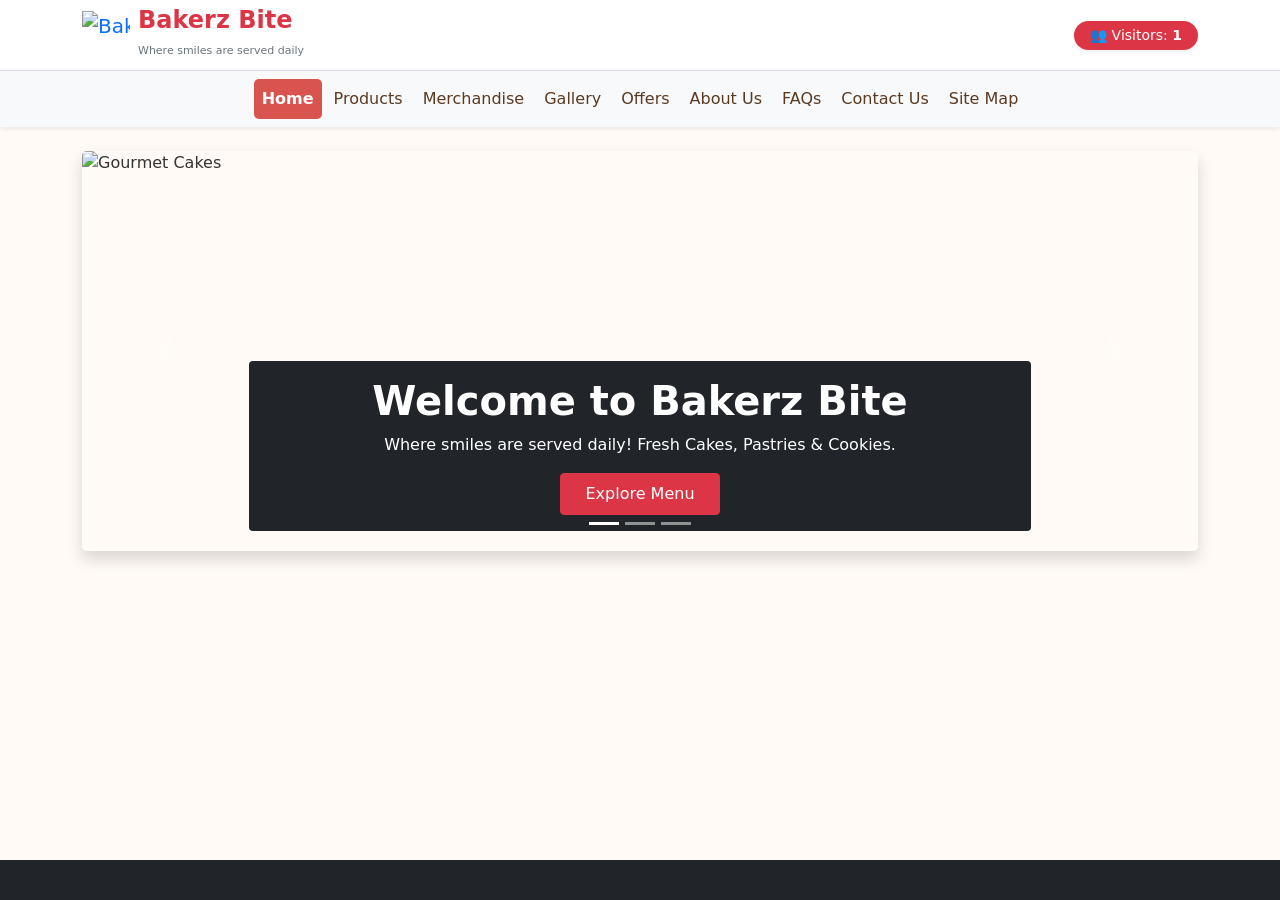
==== index.html @ 50811de1 "Revert Ghani's VVIP storefront changes and restore team project" ====
<!DOCTYPE html>
<html lang="en">
<head>
    <meta charset="UTF-8">
    <meta name="viewport" content="width=device-width, initial-scale=1.0">
    <title>Bakerz Bite - Where smiles are served daily</title>
    <!-- Bootstrap CSS -->
    <link rel="stylesheet" href="assets/css/bootstrap.css">
    <!-- Custom CSS -->
    <link rel="stylesheet" href="style.css">
</head>
<body>

    <!-- BANDAH 1: TOP HEADER WITH LOGO IMAGE & VISITOR COUNTER -->
    <header class="bg-white border-bottom py-2">
        <div class="container d-flex justify-content-between align-items-center">
            <!-- Suitable Logo Image -->
            <a class="navbar-brand d-flex align-items-center text-decoration-none nav-link p-0" href="#" data-target="home">
                <img src="https://img.icons8.com/color/96/cupcake.png" alt="Bakerz Bite Logo" width="48" height="48" class="me-2">
                <div>
                    <span class="fs-4 fw-bold text-danger d-block lh-1">Bakerz Bite</span>
                    <small class="text-muted" style="font-size: 11px;">Where smiles are served daily</small>
                </div>
            </a>

            <!-- Visitor Counter beside Logo Image -->
            <div class="d-flex align-items-center bg-danger text-white px-3 py-1 rounded-pill shadow-sm">
                <small>👥 Visitors: <strong id="visitor-count">0</strong></small>
            </div>
        </div>
    </header>

    <!-- BANDAH 1: NAVBAR -->
    <nav class="navbar navbar-expand-lg navbar-light bg-light shadow-sm sticky-top">
        <div class="container">
            <button class="navbar-toggler" type="button" data-bs-toggle="collapse" data-bs-target="#navbarNav">
                <span class="navbar-toggler-icon"></span>
            </button>
            <div class="collapse navbar-collapse" id="navbarNav">
                <ul class="navbar-nav mx-auto">
                    <li class="nav-item"><a class="nav-link active" href="#" data-target="home">Home</a></li>
                    <li class="nav-item"><a class="nav-link" href="#" data-target="products">Products</a></li>
                    <li class="nav-item"><a class="nav-link" href="#" data-target="merchandise">Merchandise</a></li>
                    <li class="nav-item"><a class="nav-link" href="#" data-target="gallery">Gallery</a></li>
                    <li class="nav-item"><a class="nav-link" href="#" data-target="offers">Offers</a></li>
                    <li class="nav-item"><a class="nav-link" href="#" data-target="about">About Us</a></li>
                    <li class="nav-item"><a class="nav-link" href="#" data-target="faqs">FAQs</a></li>
                    <li class="nav-item"><a class="nav-link" href="#" data-target="contact">Contact Us</a></li>
                    <li class="nav-item"><a class="nav-link" href="#" data-target="sitemap">Site Map</a></li>
                </ul>
            </div>
        </div>
    </nav>

    <!-- MAIN CONTENT AREA (SPA SECTIONS) -->
    <main class="container my-4 pb-5">

        <!-- 1. HOME SECTION WITH BANNER OF CAKES, PASTRIES, COOKIES (Bandah 1) -->
        <section id="home" class="page-section">
            <div id="heroBanner" class="carousel slide mb-4 rounded-3 overflow-hidden shadow" data-bs-ride="carousel">
                <div class="carousel-indicators">
                    <button type="button" data-bs-target="#heroBanner" data-bs-slide-to="0" class="active"></button>
                    <button type="button" data-bs-target="#heroBanner" data-bs-slide-to="1"></button>
                    <button type="button" data-bs-target="#heroBanner" data-bs-slide-to="2"></button>
                </div>
                <div class="carousel-inner">
                    <div class="carousel-item active">
                        <img src="https://images.unsplash.com/photo-1578985545062-69928b1d9587?auto=format&fit=crop&w=1200&h=420&q=80" class="d-block w-100 banner-img" alt="Gourmet Cakes">
                        <div class="carousel-caption bg-dark bg-opacity-50 rounded p-3">
                            <h1 class="fw-bold">Welcome to Bakerz Bite</h1>
                            <p>Where smiles are served daily! Fresh Cakes, Pastries & Cookies.</p>
                            <button class="btn btn-danger nav-link d-inline-block text-white px-4" data-target="products">Explore Menu</button>
                        </div>
                    </div>
                    <div class="carousel-item">
                        <img src="https://images.unsplash.com/photo-1614707267537-b85aaf00c4b7?auto=format&fit=crop&w=1200&h=420&q=80" class="d-block w-100 banner-img" alt="Artisan Pastries">
                        <div class="carousel-caption bg-dark bg-opacity-50 rounded p-3">
                            <h2 class="fw-bold">Artisan Pastries & Cupcakes</h2>
                            <p>Baked fresh in-store every morning with pure butter and cream.</p>
                        </div>
                    </div>
                    <div class="carousel-item">
                        <img src="https://images.unsplash.com/photo-1499636136210-6f4ee915583e?auto=format&fit=crop&w=1200&h=420&q=80" class="d-block w-100 banner-img" alt="Crispy Cookies">
                        <div class="carousel-caption bg-dark bg-opacity-50 rounded p-3">
                            <h2 class="fw-bold">Warm Cookies & Biscuits</h2>
                            <p>Made from real butter, cream, and unbleached flour.</p>
                        </div>
                    </div>
                </div>
                <button class="carousel-control-prev" type="button" data-bs-target="#heroBanner" data-bs-slide="prev">
                    <span class="carousel-control-prev-icon"></span>
                </button>
                <button class="carousel-control-next" type="button" data-bs-target="#heroBanner" data-bs-slide="next">
                    <span class="carousel-control-next-icon"></span>
                </button>
            </div>
        </section>

        <!-- 2. PRODUCTS SECTION (Bandah 3 Filters + Grid + Bandah 1 Modal Trigger) -->
        <section id="products" class="page-section d-none">
            <h2 class="text-center fw-bold mb-3" style="color: #5c3a21;">🍰 Our Bakery Products</h2>

            <!-- Category Filter Buttons (Bandah 3 will update Pies if needed) -->
            <div class="filter-container">
                <button class="filter-btn active" data-category="All">All (300)</button>
                <button class="filter-btn" data-category="Cakes">Cakes</button>
                <button class="filter-btn" data-category="Pastries & Cupcakes">Pastries & Cupcakes</button>
                <button class="filter-btn" data-category="Breads & Buns">Breads & Buns</button>
                <button class="filter-btn" data-category="Cookies & Biscuits">Cookies & Biscuits</button>
                <button class="filter-btn" data-category="Donuts">Donuts</button>
                <button class="filter-btn" data-category="Savory & Snacks">Savory & Snacks</button>
            </div>

            <!-- Products Grid -->
            <div id="products-container">Loading products...</div>
        </section>

        <!-- 3. MERCHANDISE SECTION (Bandah 2 Placeholder) -->
        <section id="merchandise" class="page-section d-none">
            <h2 class="text-center fw-bold mb-4">Bakerz Bite Merchandise</h2>
            <p class="text-center text-muted">Branded Mugs, Bags, Glasses, and Trays will be added here by Bandah 2.</p>
        </section>

        <!-- 4. GALLERY SECTION (Bandah 2 Placeholder) -->
        <section id="gallery" class="page-section d-none">
            <h2 class="text-center fw-bold mb-4">Our Gallery</h2>
            <p class="text-center text-muted">Gallery images will be added here by Bandah 2.</p>
        </section>

        <!-- 5. OFFERS SECTION (Bandah 2 Placeholder) -->
        <section id="offers" class="page-section d-none">
            <h2 class="text-center fw-bold mb-4">Special Offers</h2>
            <p class="text-center text-muted">Store discounts and deals will be listed here by Bandah 2.</p>
        </section>

        <!-- 6. ABOUT US SECTION (Bandah 4 Placeholder) -->
        <section id="about" class="page-section d-none">
            <h2 class="text-center fw-bold mb-4">About Bakerz Bite</h2>
            <p class="text-center text-muted">About Us details (Email, Address, Contact) will be added here by Bandah 4.</p>
        </section>

        <!-- 7. FAQS SECTION (Bandah 4 Placeholder) -->
        <section id="faqs" class="page-section d-none">
            <h2 class="text-center fw-bold mb-4">Frequently Asked Questions</h2>
            <p class="text-center text-muted">FAQs will be added here by Bandah 4.</p>
        </section>

        <!-- 8. CONTACT US & CUSTOMER FEEDBACK SECTION (Bandah 3 & 4) -->
        <section id="contact" class="page-section d-none">
            <h2 class="text-center fw-bold mb-3">Contact Us & Feedback</h2>
            <p class="text-center text-muted mb-4">Address: Main Tariq Road, Karachi | Email: info@bakerzbite.com | Phone: +92 300 1234567</p>

            <!-- Bandah 3 Customer Feedback & Star Rating Form -->
            <div class="feedback-section">
                <h3 class="text-center mb-3" style="color: #5c3a21;">⭐ Customer Feedback & Rating</h3>
                <form id="feedback-form">
                    <div class="form-group">
                        <label for="customer-name">Aapka Naam:</label>
                        <input type="text" id="customer-name" placeholder="Apna naam likhein..." required>
                    </div>

                    <div class="form-group">
                        <label>Rating Dein (Stars par click karein):</label>
                        <div class="star-rating" id="star-container">
                            <span class="star" data-value="1">★</span>
                            <span class="star" data-value="2">★</span>
                            <span class="star" data-value="3">★</span>
                            <span class="star" data-value="4">★</span>
                            <span class="star" data-value="5">★</span>
                        </div>
                        <input type="hidden" id="rating-value" value="0">
                    </div>

                    <div class="form-group">
                        <label for="customer-review">Aapki Raye (Feedback):</label>
                        <textarea id="customer-review" rows="4" placeholder="Hamari bakery ke products ke baray mein apni raye likhein..." required></textarea>
                    </div>

                    <button type="submit" class="submit-btn">Submit Feedback</button>
                </form>
            </div>

            <!-- Submitted Reviews List -->
            <div class="reviews-list" id="reviews-list">
                <div class="review-item">
                    <div class="review-header">
                        <span>Ayesha Khan</span>
                        <span class="review-stars">★★★★★</span>
                    </div>
                    <p style="margin:0; font-size:14px; color:#555;">Chocolate Fudge Cake bohot hi fresh aur mazedaar tha!</p>
                </div>
            </div>
        </section>

        <!-- 9. SITE MAP SECTION (Bandah 2 Placeholder) -->
        <section id="sitemap" class="page-section d-none">
            <h2 class="text-center fw-bold mb-4">Site Map</h2>
            <p class="text-center text-muted">Site Map links will be added here by Bandah 2.</p>
        </section>

    </main>

    <!-- PRODUCT POP-UP MODAL (Bandah 1) -->
    <div class="modal fade" id="productModal" tabindex="-1" aria-hidden="true">
        <div class="modal-dialog modal-dialog-centered">
            <div class="modal-content">
                <div class="modal-header bg-danger text-white">
                    <h5 class="modal-title" id="modal-product-title">Product Name</h5>
                    <button type="button" class="btn-close btn-close-white" data-bs-dismiss="modal"></button>
                </div>
                <div class="modal-body text-center">
                    <img id="modal-product-img" src="" class="img-fluid rounded mb-3" style="max-height: 220px; object-fit: cover;" alt="Product Image">
                    <h4 class="text-danger fw-bold" id="modal-product-price">Rs. 0</h4>
                    <p id="modal-product-desc" class="text-muted"></p>
                    <div class="alert alert-warning text-start mb-0">
                        <strong>Detailed Specifications (Ingredients):</strong> <span id="modal-product-ingredients">Pure Butter, Unbleached Flour, Fresh Cream, Sugar</span>
                    </div>
                </div>
                <div class="modal-footer">
                    <button type="button" class="btn btn-secondary" data-bs-dismiss="modal">Close</button>
                </div>
            </div>
        </div>
    </div>

    <!-- BOTTOM SCROLLING TICKER (Bandah 1) -->
    <footer class="bg-dark text-white py-2 fixed-bottom bottom-ticker">
        <div class="ticker-text" id="ticker-content">
            Loading date, time & location...
        </div>
    </footer>

    <!-- SCRIPTS -->
    <script src="https://code.jquery.com/jquery-3.7.1.min.js"></script>
    <script src="assets/js/bootstrap.js"></script>
    <script src="app.js"></script>
</body>
</html>
---- style.css ----
/* Uniform Color Combination (SRS Req #11) */
body {
    background-color: #fffaf5;
    color: #333;
}

/* Bandah 1: Menu Hover aur Active Color */
.navbar-nav .nav-link {
    color: #5c3a21 !important;
    transition: all 0.25s ease;
    margin: 0 2px;
}

.navbar-nav .nav-link:hover {
    color: #ffffff !important;
    background-color: #b5651d;
    border-radius: 5px;
}

.navbar-nav .nav-link.active {
    color: #ffffff !important;
    background-color: #d9534f;
    border-radius: 5px;
    font-weight: bold;
}

/* Bandah 1: Home Banner Image */
.banner-img {
    height: 400px;
    object-fit: cover;
}

/* Bandah 1: Neeche wali patti ki animation */
.bottom-ticker {
    overflow: hidden;
    white-space: nowrap;
    z-index: 1030;
}

.ticker-text {
    display: inline-block;
    padding-left: 100%;
    animation: scroll-left 22s linear infinite;
}

@keyframes scroll-left {
    0% { transform: translateX(0%); }
    100% { transform: translateX(-100%); }
}

/* --- Bandah 3: Filter Buttons & Product Grid --- */
.filter-container {
    display: flex;
    flex-wrap: wrap;
    justify-content: center;
    gap: 10px;
    margin: 20px auto;
    max-width: 900px;
}

.filter-btn {
    padding: 8px 18px;
    border: 2px solid #5c3a21;
    background-color: white;
    color: #5c3a21;
    border-radius: 25px;
    cursor: pointer;
    font-weight: bold;
    font-size: 14px;
    transition: 0.3s;
}

.filter-btn:hover, .filter-btn.active {
    background-color: #5c3a21;
    color: white;
}

#products-container {
    display: grid;
    grid-template-columns: repeat(auto-fill, minmax(260px, 1fr));
    gap: 20px;
    margin: 20px auto;
}

.bakery-card {
    background: white;
    border: 1px solid #ead8c8;
    border-radius: 10px;
    padding: 15px;
    box-shadow: 0 4px 8px rgba(0,0,0,0.05);
    display: flex;
    flex-direction: column;
    justify-content: space-between;
}

.bakery-card img {
    width: 100%;
    height: 180px;
    object-fit: cover;
    border-radius: 8px;
}

.bakery-category {
    font-size: 12px;
    color: #b5651d;
    font-weight: bold;
    margin-top: 10px;
}

.bakery-card h5 {
    margin: 5px 0;
    font-size: 17px;
    font-weight: bold;
    color: #333;
}

.bakery-card p {
    font-size: 13px;
    color: #666;
}

.bakery-price {
    font-size: 18px;
    font-weight: bold;
    color: #5c3a21;
}

/* --- Bandah 3: Feedback & Star Rating --- */
.feedback-section {
    max-width: 600px;
    margin: 20px auto 30px;
    background: white;
    padding: 25px;
    border-radius: 12px;
    border: 1px solid #ead8c8;
    box-shadow: 0 4px 12px rgba(0,0,0,0.06);
}

.form-group {
    margin-bottom: 15px;
}

.form-group label {
    display: block;
    font-weight: bold;
    margin-bottom: 6px;
    color: #5c3a21;
}

.form-group input, .form-group textarea {
    width: 100%;
    padding: 10px;
    border: 1px solid #d4bfa9;
    border-radius: 8px;
    font-size: 14px;
}

.star-rating {
    display: flex;
    gap: 8px;
    font-size: 32px;
    cursor: pointer;
}

.star {
    color: #ccc;
    transition: color 0.2s;
}

.star.selected {
    color: #f5b301;
}

.submit-btn {
    width: 100%;
    padding: 12px;
    background-color: #5c3a21;
    color: white;
    border: none;
    border-radius: 8px;
    font-size: 16px;
    font-weight: bold;
    cursor: pointer;
}

.submit-btn:hover {
    background-color: #462b18;
}

.reviews-list {
    max-width: 600px;
    margin: 20px auto 50px;
}

.review-item {
    background: white;
    border: 1px solid #ead8c8;
    border-radius: 10px;
    padding: 15px;
    margin-bottom: 12px;
}

.review-header {
    display: flex;
    justify-content: space-between;
    font-weight: bold;
    color: #5c3a21;
    margin-bottom: 5px;
}

.review-stars {
    color: #f5b301;
}
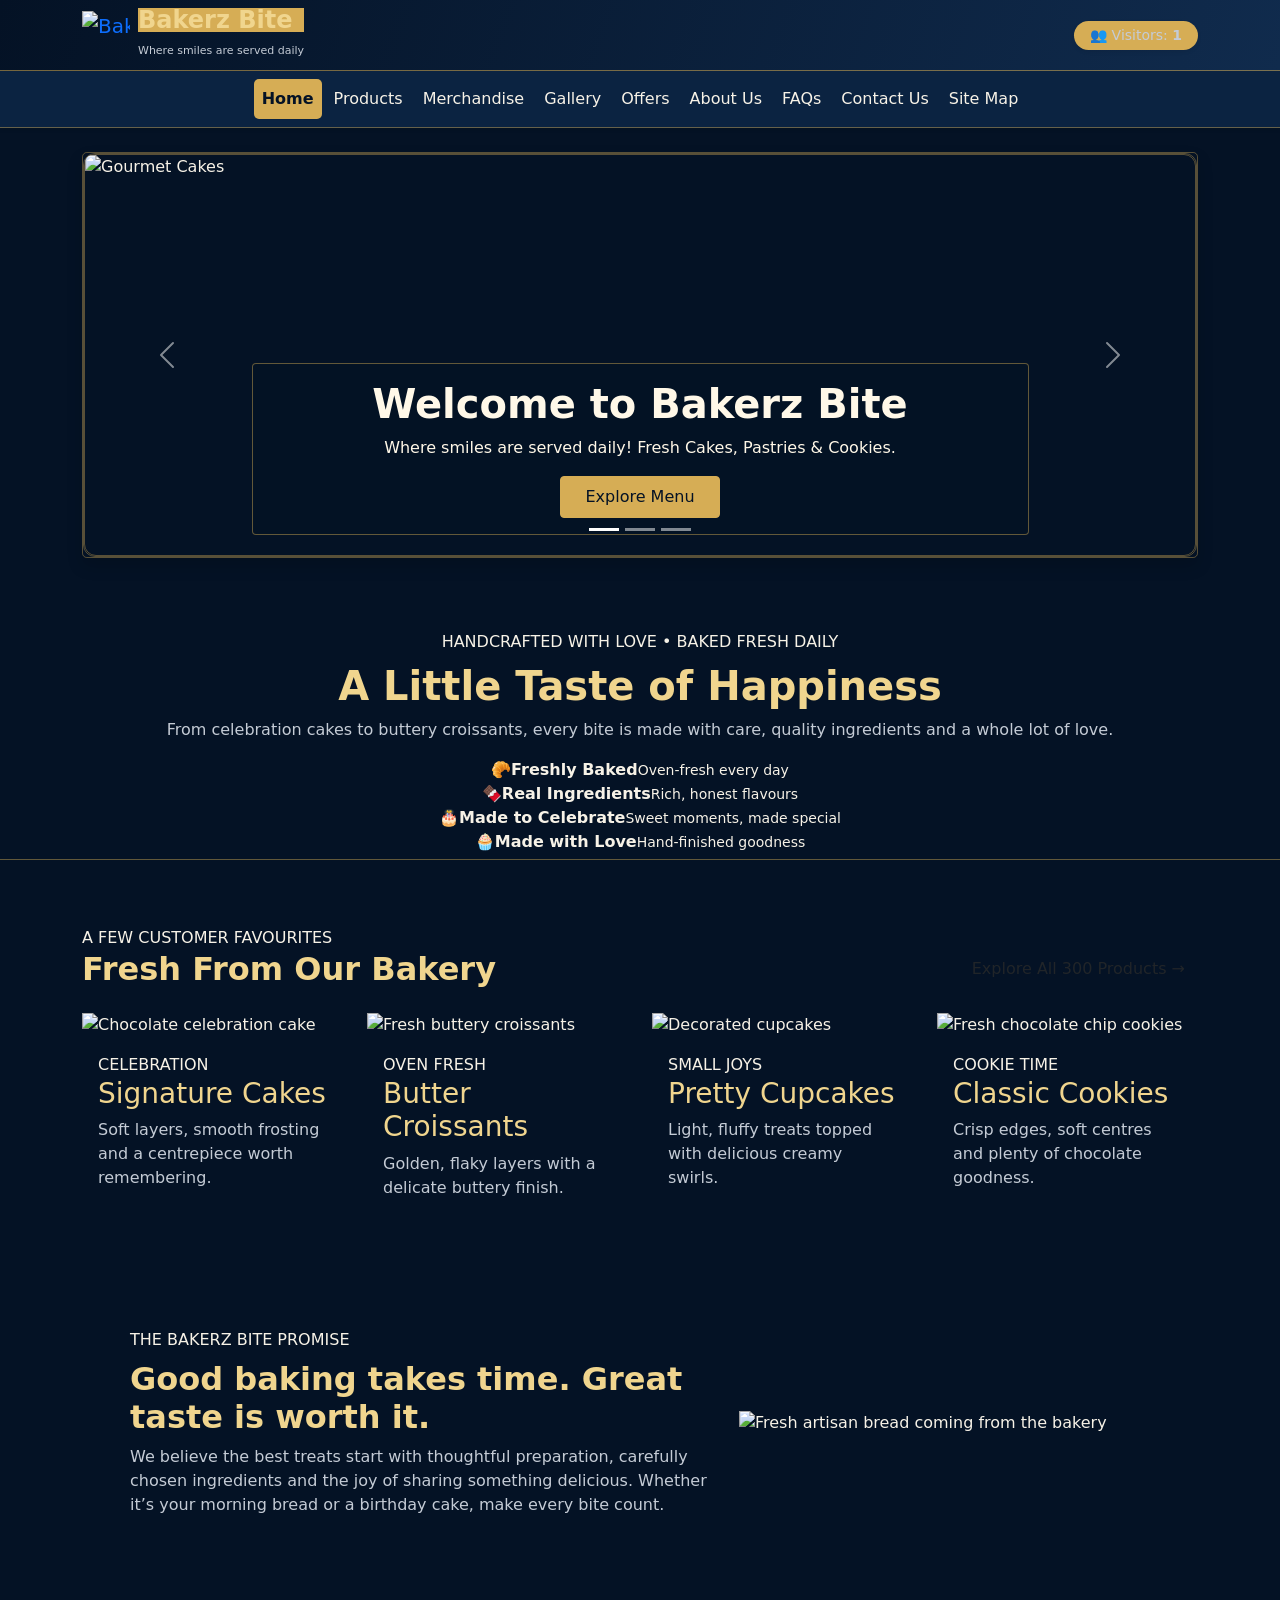
==== commit d77d5faf: "Add bakery showcase sections to home page without removing existing content" ====
--- a/index.html
+++ b/index.html
@@ -93,9 +93,42 @@
                 <button class="carousel-control-next" type="button" data-bs-target="#heroBanner" data-bs-slide="next">
                     <span class="carousel-control-next-icon"></span>
                 </button>
-            </div>
-        </section>
-
+            </div>
+
+            <!-- HOME PAGE ADDITIONS: bakery highlights (existing sections kept intact) -->
+            <section class="home-intro text-center my-5 py-4">
+                <span class="home-eyebrow">HANDCRAFTED WITH LOVE • BAKED FRESH DAILY</span>
+                <h2 class="display-6 fw-bold mt-2">A Little Taste of Happiness</h2>
+                <p class="mx-auto home-intro-copy">From celebration cakes to buttery croissants, every bite is made with care, quality ingredients and a whole lot of love.</p>
+                <div class="home-highlights">
+                    <div class="home-highlight"><span>🥐</span><strong>Freshly Baked</strong><small>Oven-fresh every day</small></div>
+                    <div class="home-highlight"><span>🍫</span><strong>Real Ingredients</strong><small>Rich, honest flavours</small></div>
+                    <div class="home-highlight"><span>🎂</span><strong>Made to Celebrate</strong><small>Sweet moments, made special</small></div>
+                    <div class="home-highlight"><span>🧁</span><strong>Made with Love</strong><small>Hand-finished goodness</small></div>
+                </div>
+            </section>
+
+            <section class="home-featured my-5">
+                <div class="d-flex flex-wrap justify-content-between align-items-end gap-2 mb-4">
+                    <div><span class="home-eyebrow">A FEW CUSTOMER FAVOURITES</span><h2 class="fw-bold mb-0">Fresh From Our Bakery</h2></div>
+                    <button class="btn home-outline-btn" data-target="products">Explore All 300 Products →</button>
+                </div>
+                <div class="row g-4">
+                    <div class="col-12 col-sm-6 col-lg-3"><article class="home-bake-card"><img src="https://images.unsplash.com/photo-1578985545062-69928b1d9587?auto=format&fit=crop&w=650&q=80" alt="Chocolate celebration cake"><div class="p-3"><span>CELEBRATION</span><h3>Signature Cakes</h3><p>Soft layers, smooth frosting and a centrepiece worth remembering.</p></div></article></div>
+                    <div class="col-12 col-sm-6 col-lg-3"><article class="home-bake-card"><img src="https://images.unsplash.com/photo-1555507036-ab1f4038808a?auto=format&fit=crop&w=650&q=80" alt="Fresh buttery croissants"><div class="p-3"><span>OVEN FRESH</span><h3>Butter Croissants</h3><p>Golden, flaky layers with a delicate buttery finish.</p></div></article></div>
+                    <div class="col-12 col-sm-6 col-lg-3"><article class="home-bake-card"><img src="https://images.unsplash.com/photo-1486427944299-d1955d23e34d?auto=format&fit=crop&w=650&q=80" alt="Decorated cupcakes"><div class="p-3"><span>SMALL JOYS</span><h3>Pretty Cupcakes</h3><p>Light, fluffy treats topped with delicious creamy swirls.</p></div></article></div>
+                    <div class="col-12 col-sm-6 col-lg-3"><article class="home-bake-card"><img src="https://images.unsplash.com/photo-1499636136210-6f4ee915583e?auto=format&fit=crop&w=650&q=80" alt="Fresh chocolate chip cookies"><div class="p-3"><span>COOKIE TIME</span><h3>Classic Cookies</h3><p>Crisp edges, soft centres and plenty of chocolate goodness.</p></div></article></div>
+                </div>
+            </section>
+
+            <section class="home-baking-note my-5 p-4 p-md-5">
+                <div class="row align-items-center g-4">
+                    <div class="col-md-7"><span class="home-eyebrow">THE BAKERZ BITE PROMISE</span><h2 class="fw-bold mt-2">Good baking takes time. Great taste is worth it.</h2><p class="mb-0">We believe the best treats start with thoughtful preparation, carefully chosen ingredients and the joy of sharing something delicious. Whether it’s your morning bread or a birthday cake, make every bite count.</p></div>
+                    <div class="col-md-5"><img class="img-fluid home-baking-photo" src="https://images.unsplash.com/photo-1509440159596-0249088772ff?auto=format&fit=crop&w=900&q=80" alt="Fresh artisan bread coming from the bakery"></div>
+                </div>
+            </section>
+        </section>
+
         <!-- 2. PRODUCTS SECTION (Bandah 3 Filters + Grid + Bandah 1 Modal Trigger) -->
         <section id="products" class="page-section d-none">
             <h2 class="text-center fw-bold mb-3" style="color: #5c3a21;">🍰 Our Bakery Products</h2>
--- a/style.css
+++ b/style.css
@@ -210,4 +210,226 @@
 
 .review-stars {
     color: #f5b301;
-}+}
+
+/* =========================================================
+   BAKERZ BITE — NAVY BLUE & GOLD THEME
+   Theme-only update: existing HTML, JavaScript and features
+   are intentionally left unchanged.
+   ========================================================= */
+:root {
+    --bb-navy: #071a33;
+    --bb-navy-deep: #041225;
+    --bb-navy-soft: #102b4d;
+    --bb-gold: #d6ad55;
+    --bb-gold-light: #f0d58e;
+    --bb-cream: #f7f2e7;
+    --bb-text: #f7f2e7;
+    --bb-muted: #c4cbd5;
+}
+
+html { scroll-behavior: smooth; }
+
+body {
+    background: var(--bb-navy-deep) !important;
+    color: var(--bb-text) !important;
+}
+
+header.bg-white {
+    background: linear-gradient(110deg, var(--bb-navy-deep), var(--bb-navy-soft)) !important;
+    border-bottom: 1px solid rgba(214,173,85,.55) !important;
+}
+
+header .navbar-brand span,
+header .fs-4 {
+    color: var(--bb-gold-light) !important;
+}
+
+header small,
+.text-muted {
+    color: var(--bb-muted) !important;
+}
+
+header .rounded-pill {
+    background: var(--bb-gold) !important;
+    color: var(--bb-navy-deep) !important;
+}
+
+.navbar,
+.navbar.bg-light,
+.navbar.navbar-light {
+    background: #0b2341 !important;
+    border-bottom: 1px solid rgba(214,173,85,.45);
+}
+
+.navbar-nav .nav-link {
+    color: var(--bb-cream) !important;
+    border-radius: 6px;
+    transition: color .25s ease, background .25s ease, transform .25s ease;
+}
+
+.navbar-nav .nav-link:hover,
+.navbar-nav .nav-link:focus {
+    color: var(--bb-navy-deep) !important;
+    background: var(--bb-gold) !important;
+    transform: translateY(-1px);
+}
+
+.navbar-nav .nav-link.active {
+    color: var(--bb-navy-deep) !important;
+    background: var(--bb-gold) !important;
+    font-weight: 700;
+}
+
+.navbar-toggler {
+    border-color: var(--bb-gold) !important;
+}
+.navbar-toggler-icon {
+    filter: invert(83%) sepia(34%) saturate(548%) hue-rotate(3deg) brightness(93%);
+}
+
+main.container { color: var(--bb-text); }
+
+.page-section h1,
+.page-section h2,
+.page-section h3,
+.page-section h4,
+.page-section h5 {
+    color: var(--bb-gold-light);
+}
+
+.page-section p { color: var(--bb-muted); }
+
+.carousel,
+.carousel-inner,
+.carousel-item {
+    border: 1px solid rgba(214,173,85,.4);
+    border-radius: 12px;
+}
+
+.carousel-caption {
+    background-color: rgba(4,18,37,.78) !important;
+    border: 1px solid rgba(214,173,85,.45);
+}
+.carousel-caption h1,
+.carousel-caption h2,
+.carousel-caption p { color: #fff8e8 !important; }
+
+.btn-danger,
+button.btn-danger,
+.text-danger {
+    background-color: var(--bb-gold) !important;
+    border-color: var(--bb-gold) !important;
+    color: var(--bb-navy-deep) !important;
+}
+.btn-danger:hover,
+button.btn-danger:hover {
+    background-color: var(--bb-gold-light) !important;
+    border-color: var(--bb-gold-light) !important;
+    color: var(--bb-navy-deep) !important;
+}
+
+.filter-btn {
+    background: var(--bb-navy-soft) !important;
+    border-color: var(--bb-gold) !important;
+    color: var(--bb-gold-light) !important;
+}
+.filter-btn:hover,
+.filter-btn.active {
+    background: var(--bb-gold) !important;
+    color: var(--bb-navy-deep) !important;
+}
+
+.bakery-card,
+.feedback-section,
+.review-item {
+    background: linear-gradient(155deg, #102b4d, #091d36) !important;
+    border: 1px solid rgba(214,173,85,.48) !important;
+    border-radius: 14px !important;
+    box-shadow: 0 10px 26px rgba(0,0,0,.24) !important;
+    color: var(--bb-text) !important;
+}
+.bakery-card img {
+    border: 1px solid rgba(214,173,85,.35);
+}
+.bakery-card h5,
+.review-header,
+.form-group label {
+    color: var(--bb-gold-light) !important;
+}
+.bakery-card p { color: var(--bb-muted) !important; }
+.bakery-category,
+.bakery-price,
+.review-stars { color: var(--bb-gold) !important; }
+
+.feedback-section input,
+.feedback-section textarea,
+.form-group input,
+.form-group textarea {
+    background: #06172b !important;
+    border: 1px solid rgba(214,173,85,.55) !important;
+    color: #fff8e8 !important;
+}
+.feedback-section input::placeholder,
+.feedback-section textarea::placeholder,
+.form-group input::placeholder,
+.form-group textarea::placeholder {
+    color: #aab5c4 !important;
+}
+
+.submit-btn {
+    background: var(--bb-gold) !important;
+    color: var(--bb-navy-deep) !important;
+}
+.submit-btn:hover {
+    background: var(--bb-gold-light) !important;
+}
+
+.modal-content {
+    background: #0b2341 !important;
+    color: var(--bb-text) !important;
+    border: 1px solid var(--bb-gold) !important;
+}
+.modal-title,
+.modal-content h1,
+.modal-content h2,
+.modal-content h3,
+.modal-content h4,
+.modal-content h5 {
+    color: var(--bb-gold-light) !important;
+}
+.modal-content p,
+.modal-content .text-muted { color: var(--bb-muted) !important; }
+
+.bottom-ticker {
+    background: var(--bb-gold) !important;
+    color: var(--bb-navy-deep) !important;
+}
+.ticker-text { color: var(--bb-navy-deep) !important; }
+
+footer,
+footer.bg-dark {
+    background: var(--bb-navy-deep) !important;
+    color: var(--bb-cream) !important;
+    border-top: 1px solid rgba(214,173,85,.45);
+}
+
+a { color: var(--bb-gold-light); }
+a:hover { color: var(--bb-gold); }
+
+@media (max-width: 991.98px) {
+    .navbar-collapse {
+        background: #0b2341;
+        padding: 10px 14px;
+        border: 1px solid rgba(214,173,85,.35);
+        border-radius: 0 0 10px 10px;
+    }
+    .navbar-nav .nav-link { margin: 3px 0; }
+}
+
+@media (max-width: 575.98px) {
+    .banner-img { height: 280px; }
+    .carousel-caption { padding: 10px !important; }
+    .carousel-caption h1 { font-size: 1.35rem; }
+    .carousel-caption h2 { font-size: 1.15rem; }
+}
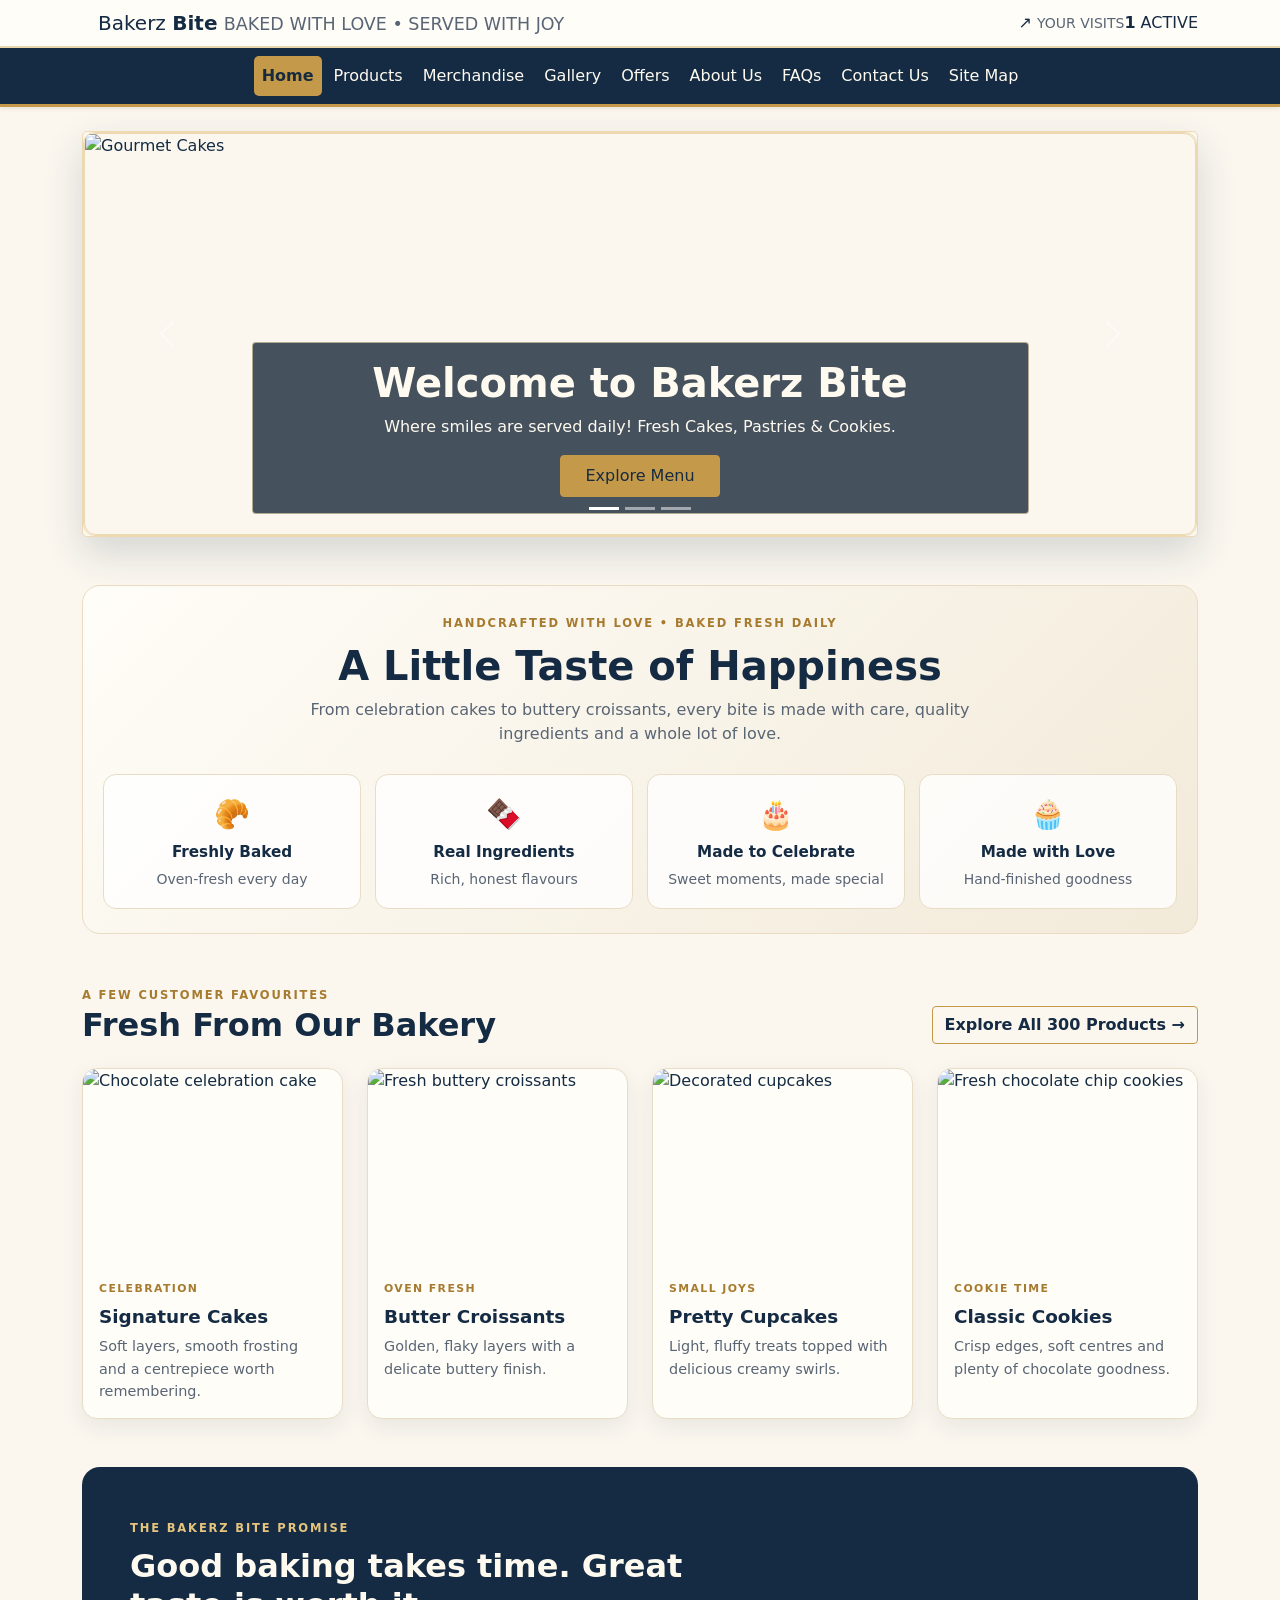
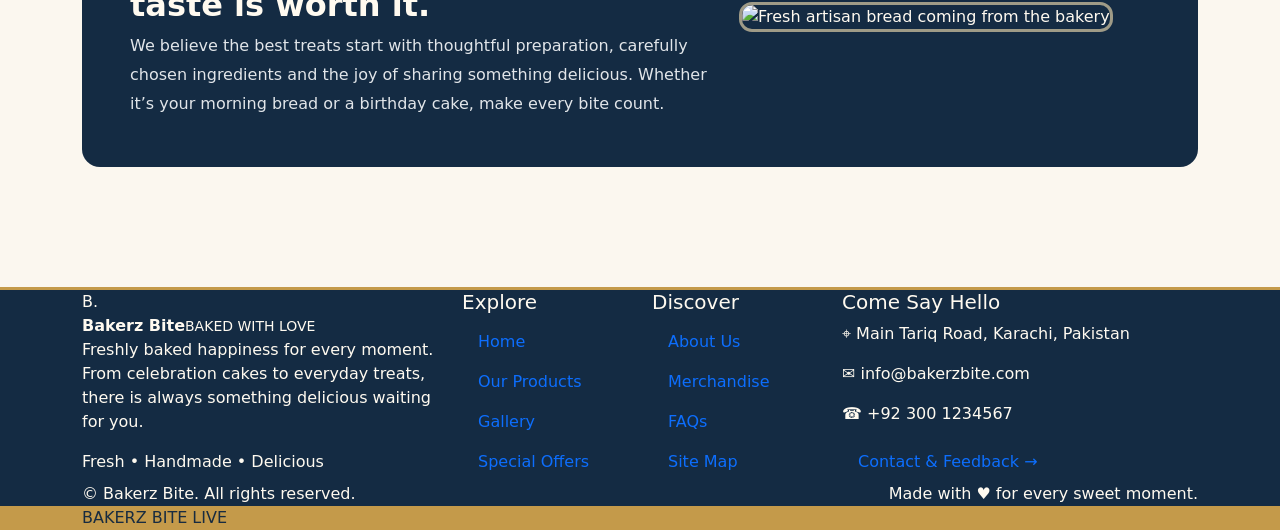
==== commit 9dcf60be: "Upgrade bakery logo, visitor display, footer and live ticker markup" ====
--- a/index.html
+++ b/index.html
@@ -14,18 +14,27 @@
     <!-- BANDAH 1: TOP HEADER WITH LOGO IMAGE & VISITOR COUNTER -->
     <header class="bg-white border-bottom py-2">
         <div class="container d-flex justify-content-between align-items-center">
-            <!-- Suitable Logo Image -->
-            <a class="navbar-brand d-flex align-items-center text-decoration-none nav-link p-0" href="#" data-target="home">
-                <img src="https://img.icons8.com/color/96/cupcake.png" alt="Bakerz Bite Logo" width="48" height="48" class="me-2">
-                <div>
-                    <span class="fs-4 fw-bold text-danger d-block lh-1">Bakerz Bite</span>
-                    <small class="text-muted" style="font-size: 11px;">Where smiles are served daily</small>
-                </div>
-            </a>
-
-            <!-- Visitor Counter beside Logo Image -->
-            <div class="d-flex align-items-center bg-danger text-white px-3 py-1 rounded-pill shadow-sm">
-                <small>👥 Visitors: <strong id="visitor-count">0</strong></small>
+            <!-- Suitable Logo Image -->
+            <a class="navbar-brand brand-lockup d-flex align-items-center text-decoration-none nav-link p-0" href="#" data-target="home" aria-label="Bakerz Bite home">
+                <span class="brand-emblem me-3" aria-hidden="true">
+                    <svg viewBox="0 0 72 72" role="img">
+                        <path d="M17 38h38l-4 21H21z" fill="#f6e8c9" stroke="#c49a4a" stroke-width="2"/>
+                        <path d="M20 38c0-8 7-14 16-14s16 6 16 14" fill="#c49a4a"/>
+                        <path d="M36 8c-7 8-7 13 0 18 7-5 7-10 0-18z" fill="#fff8e9"/>
+                        <path d="M36 9v16" stroke="#17334e" stroke-width="1.5"/>
+                        <path d="M13 34c-5-8-1-15 8-16-1 8-3 13-8 16zm46 0c5-8 1-15-8-16 1 8 3 13 8 16z" fill="#d9b66c"/>
+                        <path d="M25 45h22M27 51h18" stroke="#17334e" stroke-width="2" stroke-linecap="round"/>
+                    </svg>
+                </span>
+                <span class="brand-copy">
+                    <span class="brand-name">Bakerz <b>Bite</b></span>
+                    <small>BAKED WITH LOVE • SERVED WITH JOY</small>
+                </span>
+            </a>
+            <div class="visitor-panel">
+                <span class="visitor-icon" aria-hidden="true">↗</span>
+                <span class="visitor-copy"><small>YOUR VISITS</small><strong id="visitor-count">0</strong></span>
+                <span class="visitor-live"><i></i> ACTIVE</span>
             </div>
         </div>
     </header>
@@ -254,14 +263,35 @@
                 </div>
             </div>
         </div>
-    </div>
-
-    <!-- BOTTOM SCROLLING TICKER (Bandah 1) -->
-    <footer class="bg-dark text-white py-2 fixed-bottom bottom-ticker">
-        <div class="ticker-text" id="ticker-content">
-            Loading date, time & location...
-        </div>
-    </footer>
+    </div>
+    <footer class="site-footer">
+        <div class="container footer-main">
+            <div class="row g-4">
+                <div class="col-lg-4 col-md-6">
+                    <div class="footer-brand"><span class="footer-brand-mark">B<span>.</span></span><div><strong>Bakerz Bite</strong><small>BAKED WITH LOVE</small></div></div>
+                    <p class="footer-about">Freshly baked happiness for every moment. From celebration cakes to everyday treats, there is always something delicious waiting for you.</p>
+                    <div class="footer-social"><span>Fresh • Handmade • Delicious</span></div>
+                </div>
+                <div class="col-6 col-lg-2 col-md-3">
+                    <h5>Explore</h5>
+                    <a href="#" class="nav-link" data-target="home">Home</a><a href="#" class="nav-link" data-target="products">Our Products</a><a href="#" class="nav-link" data-target="gallery">Gallery</a><a href="#" class="nav-link" data-target="offers">Special Offers</a>
+                </div>
+                <div class="col-6 col-lg-2 col-md-3">
+                    <h5>Discover</h5>
+                    <a href="#" class="nav-link" data-target="about">About Us</a><a href="#" class="nav-link" data-target="merchandise">Merchandise</a><a href="#" class="nav-link" data-target="faqs">FAQs</a><a href="#" class="nav-link" data-target="sitemap">Site Map</a>
+                </div>
+                <div class="col-lg-4 col-md-6">
+                    <h5>Come Say Hello</h5>
+                    <p class="footer-contact"><span>⌖</span> Main Tariq Road, Karachi, Pakistan</p>
+                    <p class="footer-contact"><span>✉</span> info@bakerzbite.com</p>
+                    <p class="footer-contact"><span>☎</span> +92 300 1234567</p>
+                    <a href="#" class="footer-contact-link nav-link" data-target="contact">Contact & Feedback →</a>
+                </div>
+            </div>
+        </div>
+        <div class="footer-bottom"><div class="container d-flex flex-wrap justify-content-between align-items-center gap-2"><span>© <span id="footer-year"></span> Bakerz Bite. All rights reserved.</span><span>Made with <b>♥</b> for every sweet moment.</span></div></div>
+    </footer>
+    <div class="bottom-ticker" role="status" aria-live="off"><div class="container ticker-inner"><span class="ticker-label"><i></i> BAKERZ BITE LIVE</span><div class="ticker-text" id="ticker-content">📅 Loading date &nbsp; | &nbsp; 🕒 Loading time &nbsp; | &nbsp; 📍 Karachi, Pakistan</div></div></div>
 
     <!-- SCRIPTS -->
     <script src="https://code.jquery.com/jquery-3.7.1.min.js"></script>
--- a/style.css
+++ b/style.css
@@ -433,3 +433,82 @@
     .carousel-caption h1 { font-size: 1.35rem; }
     .carousel-caption h2 { font-size: 1.15rem; }
 }
+
+
+/* ===== Refined Bakerz Bite palette: warm bakery ivory + deep navy + soft gold ===== */
+:root {
+  --bb-ink: #142b43;
+  --bb-blue: #203f5d;
+  --bb-gold: #c49a4a;
+  --bb-gold-pale: #ead8ad;
+  --bb-ivory: #fbf7ef;
+  --bb-paper: #fffdf8;
+  --bb-copy: #596574;
+}
+body { background: var(--bb-ivory) !important; color: var(--bb-ink) !important; }
+header.bg-white { background: var(--bb-paper) !important; border-bottom: 2px solid var(--bb-gold-pale) !important; }
+header .navbar-brand span, header .fs-4 { color: var(--bb-ink) !important; }
+header small, .text-muted { color: var(--bb-copy) !important; }
+header .rounded-pill { background: var(--bb-ink) !important; color: #fff !important; }
+.navbar, .navbar.bg-light, .navbar.navbar-light { background: var(--bb-ink) !important; border-bottom: 3px solid var(--bb-gold) !important; }
+.navbar-nav .nav-link { color: #fffaf0 !important; }
+.navbar-nav .nav-link:hover, .navbar-nav .nav-link:focus, .navbar-nav .nav-link.active { background: var(--bb-gold) !important; color: #182b3d !important; }
+main.container { color: var(--bb-ink) !important; }
+.page-section h1,.page-section h2,.page-section h3,.page-section h4,.page-section h5 { color: var(--bb-ink) !important; }
+.page-section p { color: var(--bb-copy) !important; }
+.carousel { box-shadow: 0 16px 38px rgba(20,43,67,.16) !important; }
+.carousel-caption { background: rgba(12,30,48,.76) !important; border: 1px solid rgba(234,216,173,.65) !important; }
+.carousel-caption h1,.carousel-caption h2,.carousel-caption p { color: #fffaf0 !important; }
+.btn-danger,button.btn-danger,.text-danger { background: var(--bb-gold) !important; border-color: var(--bb-gold) !important; color: #172b40 !important; }
+.btn-danger:hover,button.btn-danger:hover { background: #d6b36d !important; border-color: #d6b36d !important; }
+.filter-btn { background: #fffdf8 !important; color: var(--bb-ink) !important; border-color: var(--bb-gold) !important; }
+.filter-btn:hover,.filter-btn.active { background: var(--bb-ink) !important; color: #fff !important; border-color: var(--bb-ink) !important; }
+.bakery-card,.feedback-section,.review-item { background: var(--bb-paper) !important; border: 1px solid #e8dcc5 !important; box-shadow: 0 9px 24px rgba(20,43,67,.08) !important; color: var(--bb-ink) !important; }
+.bakery-card h5,.review-header,.form-group label { color: var(--bb-ink) !important; }
+.bakery-card p { color: var(--bb-copy) !important; }
+.bakery-category,.bakery-price,.review-stars { color: #a77b2f !important; }
+.form-group input,.form-group textarea { background: #fff !important; color: var(--bb-ink) !important; border-color: #d9c9a8 !important; }
+.submit-btn { background: var(--bb-ink) !important; color: #fff !important; }
+.submit-btn:hover { background: var(--bb-blue) !important; }
+.modal-content { background: var(--bb-paper) !important; color: var(--bb-ink) !important; border: 1px solid var(--bb-gold) !important; }
+.modal-title,.modal-content h1,.modal-content h2,.modal-content h3,.modal-content h4,.modal-content h5 { color: var(--bb-ink) !important; }
+.modal-content p,.modal-content .text-muted { color: var(--bb-copy) !important; }
+.modal-header.bg-danger { background: var(--bb-ink) !important; }
+.bottom-ticker { background: var(--bb-gold) !important; color: #172b40 !important; }
+.ticker-text { color: #172b40 !important; }
+footer,footer.bg-dark { background: var(--bb-ink) !important; color: #fffaf0 !important; border-top: 3px solid var(--bb-gold) !important; }
+a { color: var(--bb-blue); } a:hover { color: #9b712d; }
+
+/* Home page bakery showcase */
+.home-intro { background: linear-gradient(135deg,#fffdf8,#f2ead9); border: 1px solid #e9dcc2; border-radius: 18px; padding-left: 20px; padding-right: 20px; }
+.home-eyebrow { color: #a77b2f; font-size: .72rem; font-weight: 800; letter-spacing: .16em; }
+.home-intro h2,.home-featured h2,.home-baking-note h2 { color: var(--bb-ink); }
+.home-intro-copy { max-width: 690px; color: var(--bb-copy); }
+.home-highlights { display:grid; grid-template-columns:repeat(4,minmax(0,1fr)); gap:14px; margin-top:28px; }
+.home-highlight { display:flex; flex-direction:column; align-items:center; gap:5px; padding:18px 10px; background:rgba(255,255,255,.8); border:1px solid #e8dcc5; border-radius:13px; }
+.home-highlight span { font-size:1.8rem; }
+.home-highlight strong { color:var(--bb-ink); font-size:.95rem; }
+.home-highlight small { color:var(--bb-copy); text-align:center; }
+.home-bake-card { height:100%; overflow:hidden; background:var(--bb-paper); border:1px solid #e8dcc5; border-radius:15px; box-shadow:0 8px 22px rgba(20,43,67,.08); transition:transform .25s ease,box-shadow .25s ease; }
+.home-bake-card:hover { transform:translateY(-5px); box-shadow:0 14px 28px rgba(20,43,67,.14); }
+.home-bake-card img { width:100%; height:190px; object-fit:cover; display:block; }
+.home-bake-card span { color:#a77b2f; font-size:.68rem; font-weight:800; letter-spacing:.13em; }
+.home-bake-card h3 { color:var(--bb-ink); font-size:1.15rem; font-weight:750; margin:7px 0; }
+.home-bake-card p { color:var(--bb-copy); font-size:.9rem; margin:0; line-height:1.55; }
+.home-outline-btn { border:1px solid var(--bb-gold); color:var(--bb-ink); font-weight:700; }
+.home-outline-btn:hover { background:var(--bb-ink); color:#fff; border-color:var(--bb-ink); }
+.home-baking-note { background:var(--bb-ink); color:#fffaf0; border-radius:18px; overflow:hidden; }
+.home-baking-note h2 { color:#fffaf0 !important; }
+.home-baking-note p { color:#e1e5e9 !important; line-height:1.8; }
+.home-baking-note .home-eyebrow { color:#e5c47e; }
+.home-baking-photo { width:100%; max-height:290px; object-fit:cover; border-radius:13px; border:3px solid rgba(234,216,173,.65); }
+@media(max-width:767.98px) {
+ .home-highlights { grid-template-columns:repeat(2,minmax(0,1fr)); }
+ .home-bake-card img { height:170px; }
+ .home-featured .d-flex { align-items:flex-start !important; }
+}
+@media(max-width:575.98px) {
+ .home-intro { padding:24px 14px !important; }
+ .home-intro h2 { font-size:1.65rem; }
+ .home-highlight { padding:14px 7px; }
+}
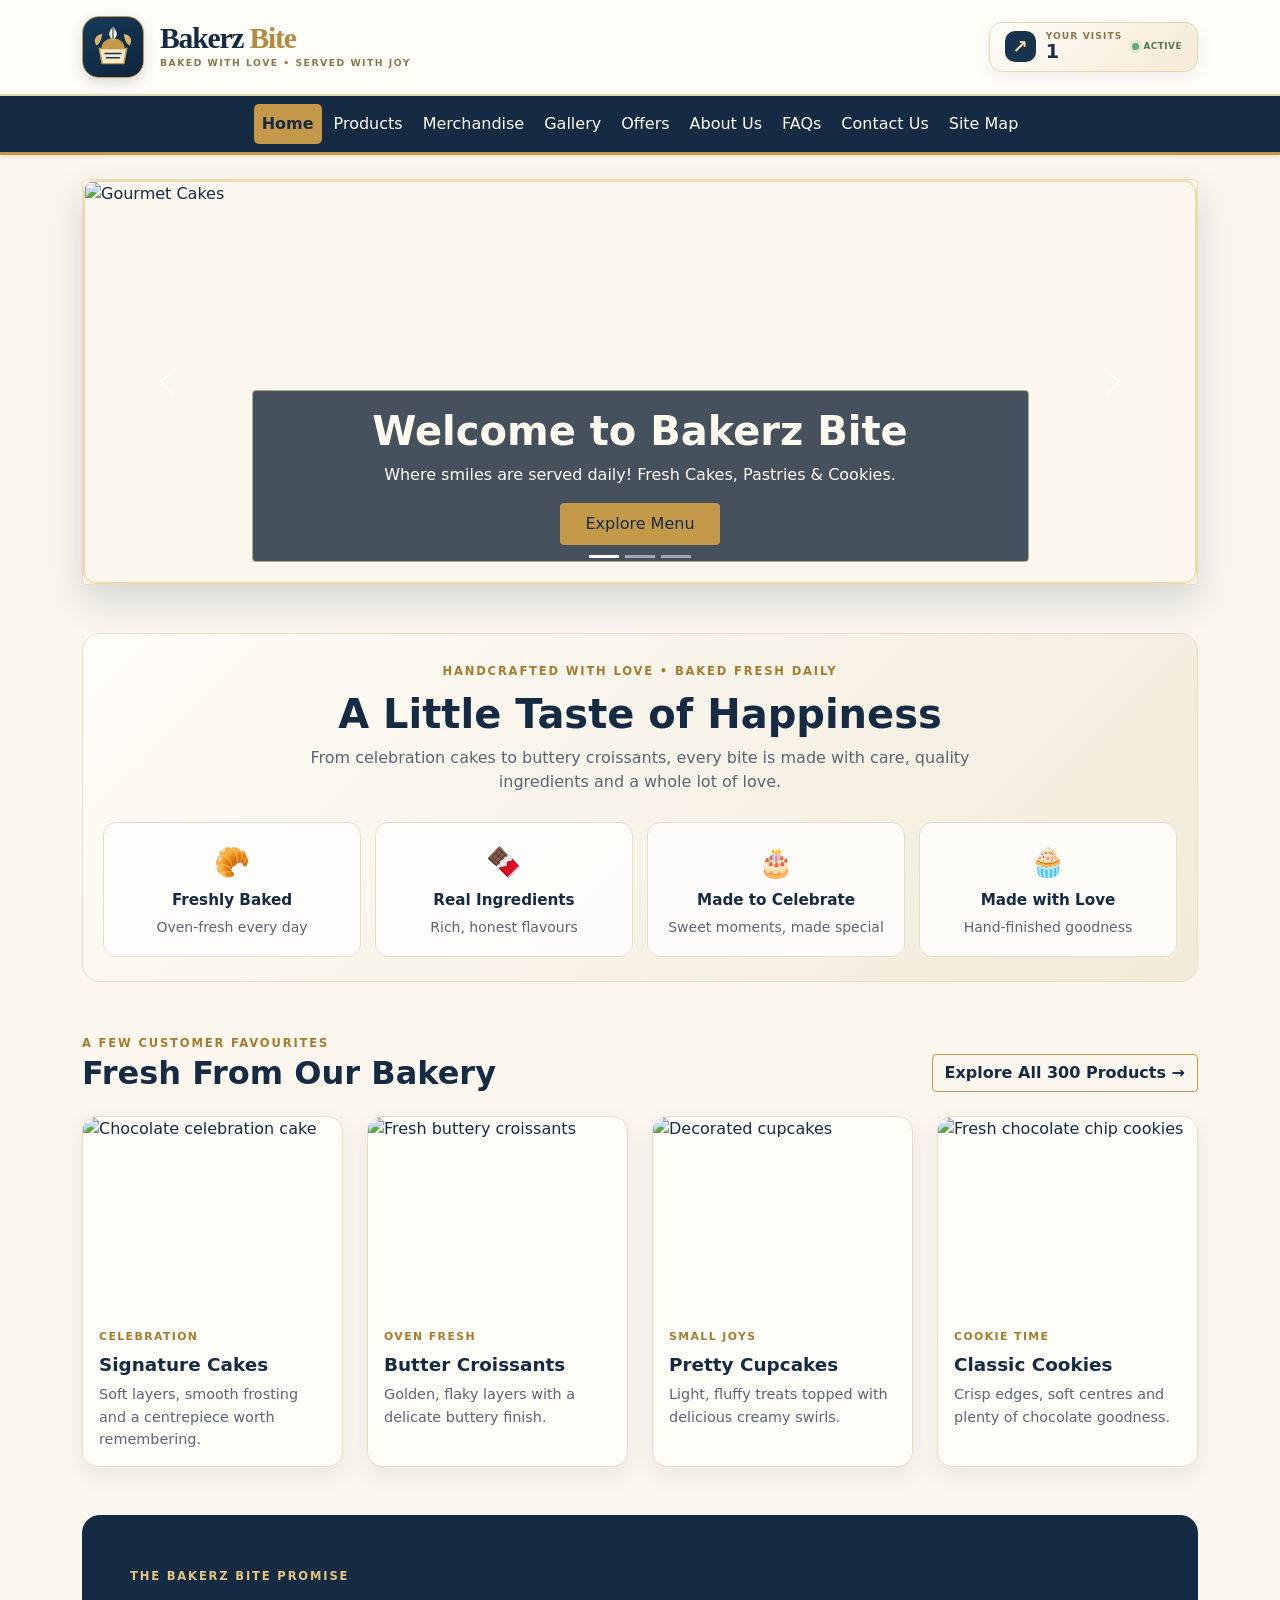
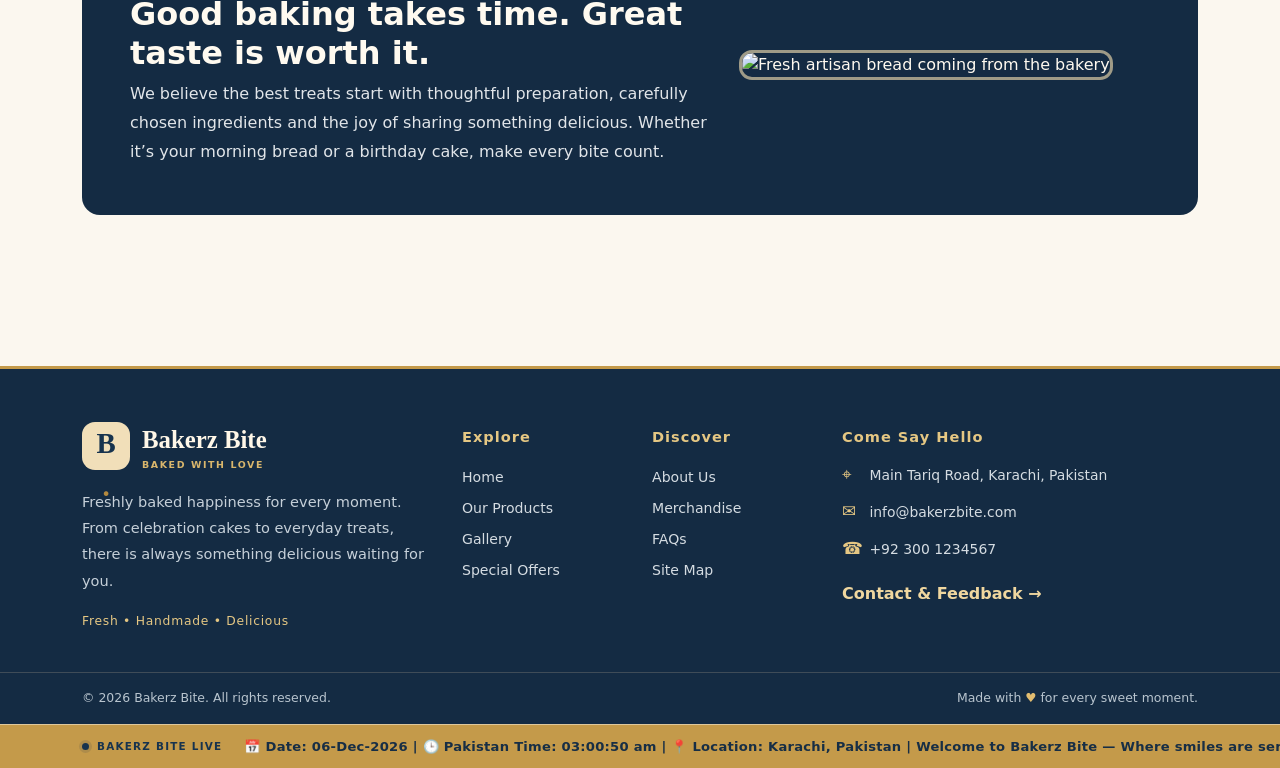
==== commit a32b7cb4: "Add content to existing merchandise, gallery and offers sections" ====
--- a/index.html
+++ b/index.html
@@ -158,21 +158,56 @@
         </section>
 
         <!-- 3. MERCHANDISE SECTION (Bandah 2 Placeholder) -->
-        <section id="merchandise" class="page-section d-none">
-            <h2 class="text-center fw-bold mb-4">Bakerz Bite Merchandise</h2>
-            <p class="text-center text-muted">Branded Mugs, Bags, Glasses, and Trays will be added here by Bandah 2.</p>
+        <section id="merchandise" class="page-section d-none">
+            <div class="bb-section-heading text-center mb-5">
+                <span class="bb-kicker">TAKE A LITTLE BAKERZ BITE HOME</span>
+                <h2 class="fw-bold mb-2">The Bakerz Bite Collection</h2>
+                <p>Everyday essentials, made sweeter with our signature bakery style.</p>
+            </div>
+            <div class="row g-4">
+                <div class="col-12 col-sm-6 col-lg-4"><article class="bb-merch-card"><img src="https://images.unsplash.com/photo-1514228742587-6b1558f bandera?auto=format&fit=crop&w=800&q=80" alt="Ceramic coffee mug"><div class="bb-merch-info"><span class="bb-kicker">DAILY FAVOURITE</span><h3>Signature Coffee Mug</h3><p>A cosy ceramic mug for your coffee, tea and bakery breaks.</p><strong>Rs. 850</strong></div></article></div>
+                <div class="col-12 col-sm-6 col-lg-4"><article class="bb-merch-card"><img src="https://images.unsplash.com/photo-1597481499750-3e6b22637e12?auto=format&fit=crop&w=800&q=80" alt="Reusable canvas tote bag"><div class="bb-merch-info"><span class="bb-kicker">CARRY THE JOY</span><h3>Bakery Tote Bag</h3><p>A reusable everyday bag for treats, gifts and little essentials.</p><strong>Rs. 1,200</strong></div></article></div>
+                <div class="col-12 col-sm-6 col-lg-4"><article class="bb-merch-card"><img src="https://images.unsplash.com/photo-1603199506016-b9a594b593c0?auto=format&fit=crop&w=800&q=80" alt="Baking apron"><div class="bb-merch-info"><span class="bb-kicker">BAKER'S PICK</span><h3>Classic Baker Apron</h3><p>A comfortable kitchen companion for your own baking moments.</p><strong>Rs. 1,650</strong></div></article></div>
+                <div class="col-12 col-sm-6 col-lg-4"><article class="bb-merch-card"><img src="https://images.unsplash.com/photo-1577937927133-66ef06acdf18?auto=format&fit=crop&w=800&q=80" alt="Reusable drink tumbler"><div class="bb-merch-info"><span class="bb-kicker">ON THE GO</span><h3>Golden Sip Tumbler</h3><p>Keep your favourite drink close wherever the day takes you.</p><strong>Rs. 1,450</strong></div></article></div>
+                <div class="col-12 col-sm-6 col-lg-4"><article class="bb-merch-card"><img src="https://images.unsplash.com/photo-1606313564200-e75d5e30476c?auto=format&fit=crop&w=800&q=80" alt="Chocolate gift box"><div class="bb-merch-info"><span class="bb-kicker">GIFT WITH LOVE</span><h3>Sweet Treat Gift Box</h3><p>A keepsake-style box for sharing something delicious.</p><strong>Rs. 950</strong></div></article></div>
+                <div class="col-12 col-sm-6 col-lg-4"><article class="bb-merch-card"><img src="https://images.unsplash.com/photo-1493106641515-6b5631de4bb9?auto=format&fit=crop&w=800&q=80" alt="Serving tray"><div class="bb-merch-info"><span class="bb-kicker">AT YOUR TABLE</span><h3>Golden Serving Tray</h3><p>Serve your favourite cakes and cookies with a little elegance.</p><strong>Rs. 2,100</strong></div></article></div>
+            </div>
+            <div class="bb-collection-note mt-5"><div><span class="bb-kicker">A SWEET LITTLE EXTRA</span><h3>Make every moment a Bakerz Bite moment.</h3><p class="mb-0">Ask our team about merchandise availability and gift packing.</p></div><button class="btn bb-gold-btn" data-target="contact">Enquire Now</button></div>
         </section>
 
         <!-- 4. GALLERY SECTION (Bandah 2 Placeholder) -->
-        <section id="gallery" class="page-section d-none">
-            <h2 class="text-center fw-bold mb-4">Our Gallery</h2>
-            <p class="text-center text-muted">Gallery images will be added here by Bandah 2.</p>
+        <section id="gallery" class="page-section d-none">
+            <div class="bb-section-heading text-center mb-5">
+                <span class="bb-kicker">FRESH FROM OUR KITCHEN</span>
+                <h2 class="fw-bold mb-2">A Gallery of Goodness</h2>
+                <p>A peek at the cakes, pastries and little details that make every bite special.</p>
+            </div>
+            <div class="bb-gallery-grid">
+                <figure class="bb-gallery-item bb-gallery-tall"><img src="https://images.unsplash.com/photo-1578985545062-69928b1d9587?auto=format&fit=crop&w=1000&q=85" alt="Decorated celebration cake"><figcaption><strong>Celebration Cakes</strong><span>Made for your happiest moments</span></figcaption></figure>
+                <figure class="bb-gallery-item"><img src="https://images.unsplash.com/photo-1555507036-ab1f4038808a?auto=format&fit=crop&w=800&q=85" alt="Fresh golden croissants"><figcaption><strong>Freshly Baked</strong><span>Golden, flaky and warm</span></figcaption></figure>
+                <figure class="bb-gallery-item"><img src="https://images.unsplash.com/photo-1486427944299-d1955d23e34d?auto=format&fit=crop&w=800&q=85" alt="Colourful cupcakes"><figcaption><strong>Little Sweet Things</strong><span>Hand-finished with care</span></figcaption></figure>
+                <figure class="bb-gallery-item"><img src="https://images.unsplash.com/photo-1499636136210-6f4ee915583e?auto=format&fit=crop&w=800&q=85" alt="Chocolate chip cookies"><figcaption><strong>Cookie Moments</strong><span>A treat for every day</span></figcaption></figure>
+                <figure class="bb-gallery-item"><img src="https://images.unsplash.com/photo-1509440159596-0249088772ff?auto=format&fit=crop&w=800&q=85" alt="Fresh artisan bread"><figcaption><strong>Artisan Breads</strong><span>Simple ingredients, lovely flavour</span></figcaption></figure>
+                <figure class="bb-gallery-item"><img src="https://images.unsplash.com/photo-1565958011703-44f9829ba187?auto=format&fit=crop&w=800&q=85" alt="Strawberry dessert"><figcaption><strong>Berry Delicious</strong><span>Fresh flavours in every layer</span></figcaption></figure>
+                <figure class="bb-gallery-item"><img src="https://images.unsplash.com/photo-1606313564200-e75d5e30476c?auto=format&fit=crop&w=800&q=85" alt="Chocolate brownies"><figcaption><strong>Chocolate Love</strong><span>Rich, soft and irresistible</span></figcaption></figure>
+            </div>
+            <div class="text-center mt-5"><p class="bb-gallery-footnote">Every picture tells a delicious story. Come make one with us.</p><button class="btn bb-gold-btn" data-target="products">Explore Our Products</button></div>
         </section>
 
         <!-- 5. OFFERS SECTION (Bandah 2 Placeholder) -->
-        <section id="offers" class="page-section d-none">
-            <h2 class="text-center fw-bold mb-4">Special Offers</h2>
-            <p class="text-center text-muted">Store discounts and deals will be listed here by Bandah 2.</p>
+        <section id="offers" class="page-section d-none">
+            <div class="bb-section-heading text-center mb-5">
+                <span class="bb-kicker">A LITTLE MORE JOY IN EVERY ORDER</span>
+                <h2 class="fw-bold mb-2">Special Offers & Sweet Deals</h2>
+                <p>Enjoy a little something extra with your favourite bakery treats.</p>
+            </div>
+            <div class="row g-4">
+                <div class="col-12 col-lg-6"><article class="bb-offer-card bb-offer-featured"><div class="bb-offer-copy"><span class="bb-offer-tag">CELEBRATION SPECIAL</span><h3>Make It a Cake Day</h3><p>Enjoy 10% off selected celebration cakes. Make birthdays and milestones even sweeter.</p><button class="btn bb-gold-btn" data-target="products">Explore Cakes</button></div><div class="bb-offer-number">10<small>% OFF</small></div></article></div>
+                <div class="col-12 col-lg-6"><article class="bb-offer-card"><div class="bb-offer-copy"><span class="bb-offer-tag">COOKIE COMBO</span><h3>Share the Cookie Love</h3><p>Buy any two selected cookie boxes and get a complimentary mini treat.</p><button class="btn bb-outline-light" data-target="products">View Cookies</button></div><div class="bb-offer-icon">🍪</div></article></div>
+                <div class="col-12 col-lg-6"><article class="bb-offer-card"><div class="bb-offer-copy"><span class="bb-offer-tag">MORNING TREAT</span><h3>Breakfast Bundle</h3><p>Pair selected pastries with a hot drink and save on your morning pick-me-up.</p><button class="btn bb-outline-light" data-target="products">See Bakery Menu</button></div><div class="bb-offer-icon">🥐</div></article></div>
+                <div class="col-12 col-lg-6"><article class="bb-offer-card"><div class="bb-offer-copy"><span class="bb-offer-tag">SWEET SURPRISE</span><h3>First Order Treat</h3><p>New to Bakerz Bite? Ask our team about the welcome treat available on your first order.</p><button class="btn bb-gold-btn" data-target="contact">Ask Us</button></div><div class="bb-offer-icon">🎁</div></article></div>
+            </div>
+            <p class="bb-offer-disclaimer mt-4 text-center">Offers are subject to availability and may vary by product. Please confirm current deal details with our team before ordering.</p>
         </section>
 
         <!-- 6. ABOUT US SECTION (Bandah 4 Placeholder) -->
--- a/style.css
+++ b/style.css
@@ -512,3 +512,61 @@
  .home-intro h2 { font-size:1.65rem; }
  .home-highlight { padding:14px 7px; }
 }
+
+
+/* ===== Brand identity, visitor panel, live ticker & premium footer ===== */
+header.bg-white { padding:13px 0 !important; background:#fffdf8 !important; }
+header .container { min-height:68px; }
+.brand-lockup { gap:0; }
+.brand-emblem { width:62px; height:62px; display:inline-flex; align-items:center; justify-content:center; border-radius:17px; background:linear-gradient(145deg,#173b5a,#0d243b); border:1px solid #c49a4a; box-shadow:0 5px 14px rgba(20,43,67,.16); }
+.brand-emblem svg { width:52px; height:52px; }
+.brand-copy { display:flex; flex-direction:column; gap:3px; }
+.brand-name { color:#17334e !important; font-family:Georgia,serif; font-size:1.85rem; line-height:1; letter-spacing:-.04em; font-weight:700; }
+.brand-name b { color:#b48a3f; font-weight:700; }
+.brand-copy small { color:#8b754f !important; font-size:.58rem !important; letter-spacing:.16em; font-weight:800; }
+.visitor-panel { display:flex; align-items:center; gap:10px; padding:8px 15px; min-width:142px; border:1px solid #e5d5b4; border-radius:13px; background:linear-gradient(135deg,#fffdf8,#f4ead6); box-shadow:0 5px 16px rgba(20,43,67,.07); }
+.visitor-icon { width:31px; height:31px; display:grid; place-items:center; border-radius:10px; background:#17334e; color:#f2d89e; font-size:1.15rem; font-weight:800; }
+.visitor-copy { display:flex; flex-direction:column; line-height:1.1; }
+.visitor-copy small { color:#8b754f !important; font-size:.57rem !important; letter-spacing:.12em; font-weight:800; }
+.visitor-copy strong { color:#17334e; font-size:1.2rem; font-variant-numeric:tabular-nums; }
+.visitor-live { margin-left:auto; color:#55745c; font-size:.55rem; font-weight:800; letter-spacing:.06em; display:flex; align-items:center; gap:4px; }
+.visitor-live i,.ticker-label i { width:7px; height:7px; border-radius:50%; background:#65a879; display:inline-block; box-shadow:0 0 0 3px rgba(101,168,121,.15); }
+.site-footer { background:linear-gradient(135deg,#102b45 0%,#0b2035 65%,#142f49 100%); color:#f8f1e4; margin-top:55px; border-top:4px solid #c49a4a; }
+.footer-main { padding-top:52px; padding-bottom:42px; }
+.footer-brand { display:flex; align-items:center; gap:12px; margin-bottom:17px; }
+.footer-brand-mark { width:48px; height:48px; display:grid; place-items:center; border-radius:13px; background:#f1dfb9; color:#17334e; font-family:Georgia,serif; font-size:1.8rem; font-weight:800; }
+.footer-brand-mark span { color:#b48a3f; }
+.footer-brand div { display:flex; flex-direction:column; }
+.footer-brand strong { font-family:Georgia,serif; font-size:1.55rem; color:#fff7e8; }
+.footer-brand small { color:#d9b66c; letter-spacing:.17em; font-size:.59rem; font-weight:800; }
+.footer-about { max-width:350px; color:#c6d0d9; line-height:1.8; font-size:.91rem; }
+.footer-social { color:#e5c783; font-size:.77rem; letter-spacing:.06em; margin-top:18px; }
+.site-footer h5 { color:#e5c783; font-size:.91rem; font-weight:800; letter-spacing:.07em; margin:7px 0 17px; }
+.site-footer a:not(.footer-contact-link) { display:block; padding:5px 0; color:#d5dce2 !important; text-decoration:none; font-size:.88rem; transition:color .2s,transform .2s; }
+.site-footer a:hover { color:#f0d79f !important; transform:translateX(3px); }
+.footer-contact { color:#d5dce2; font-size:.87rem; margin-bottom:12px; line-height:1.5; }
+.footer-contact span { display:inline-block; width:23px; color:#e5c783; font-size:1.05rem; }
+.footer-contact-link { display:inline-block; color:#f0d79f !important; text-decoration:none; font-weight:700; padding:8px 0; }
+.footer-bottom { border-top:1px solid rgba(232,211,168,.2); padding:16px 0; color:#b8c4ce; font-size:.78rem; }
+.footer-bottom b { color:#e2bd70; }
+.bottom-ticker { position:relative !important; z-index:1035; background:#c49a4a !important; color:#172e45 !important; overflow:hidden; white-space:nowrap; border-top:1px solid rgba(255,255,255,.45); }
+.ticker-inner { min-height:43px; display:flex; align-items:center; gap:22px; }
+.ticker-label { flex:0 0 auto; display:inline-flex; align-items:center; gap:8px; color:#17334e; font-size:.65rem; font-weight:900; letter-spacing:.12em; }
+.ticker-label i { background:#17334e; box-shadow:0 0 0 3px rgba(23,51,78,.13); }
+.ticker-text { display:inline-block; padding:0; margin:0; color:#172e45 !important; font-size:.82rem; font-weight:700; letter-spacing:.02em; animation:bb-ticker-slide 26s linear infinite; }
+@keyframes bb-ticker-slide { 0% { transform:translateX(0); } 100% { transform:translateX(-18%); } }
+body { padding-bottom:0 !important; }
+@media(max-width:575.98px) {
+ header .container { gap:10px; }
+ .brand-emblem { width:49px; height:49px; border-radius:13px; margin-right:9px !important; }
+ .brand-emblem svg { width:42px; height:42px; }
+ .brand-name { font-size:1.35rem; }
+ .brand-copy small { font-size:.48rem !important; letter-spacing:.09em; }
+ .visitor-panel { min-width:0; gap:6px; padding:7px 9px; }
+ .visitor-icon { width:27px; height:27px; }
+ .visitor-live { display:none; }
+ .footer-main { padding-top:36px; padding-bottom:28px; }
+ .ticker-inner { gap:12px; min-height:42px; }
+ .ticker-label { font-size:.56rem; }
+ .ticker-text { font-size:.72rem; }
+}
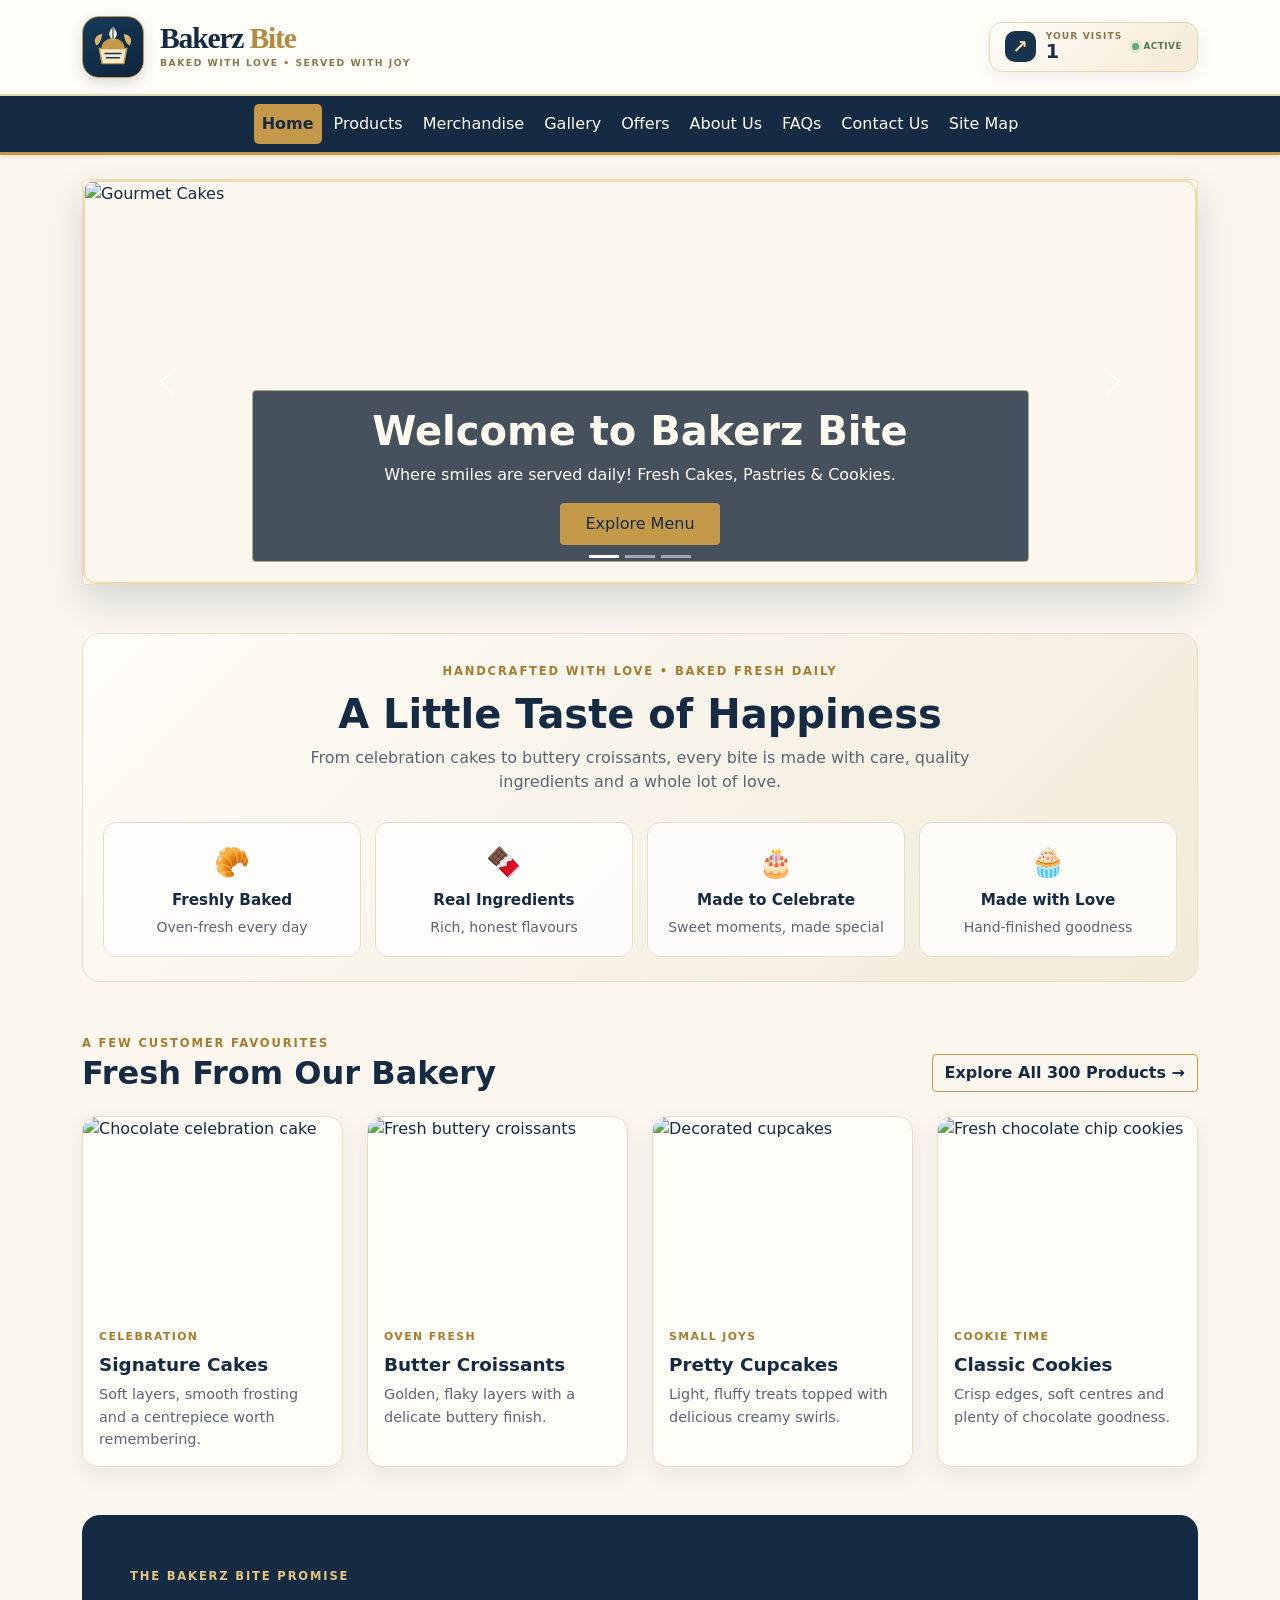
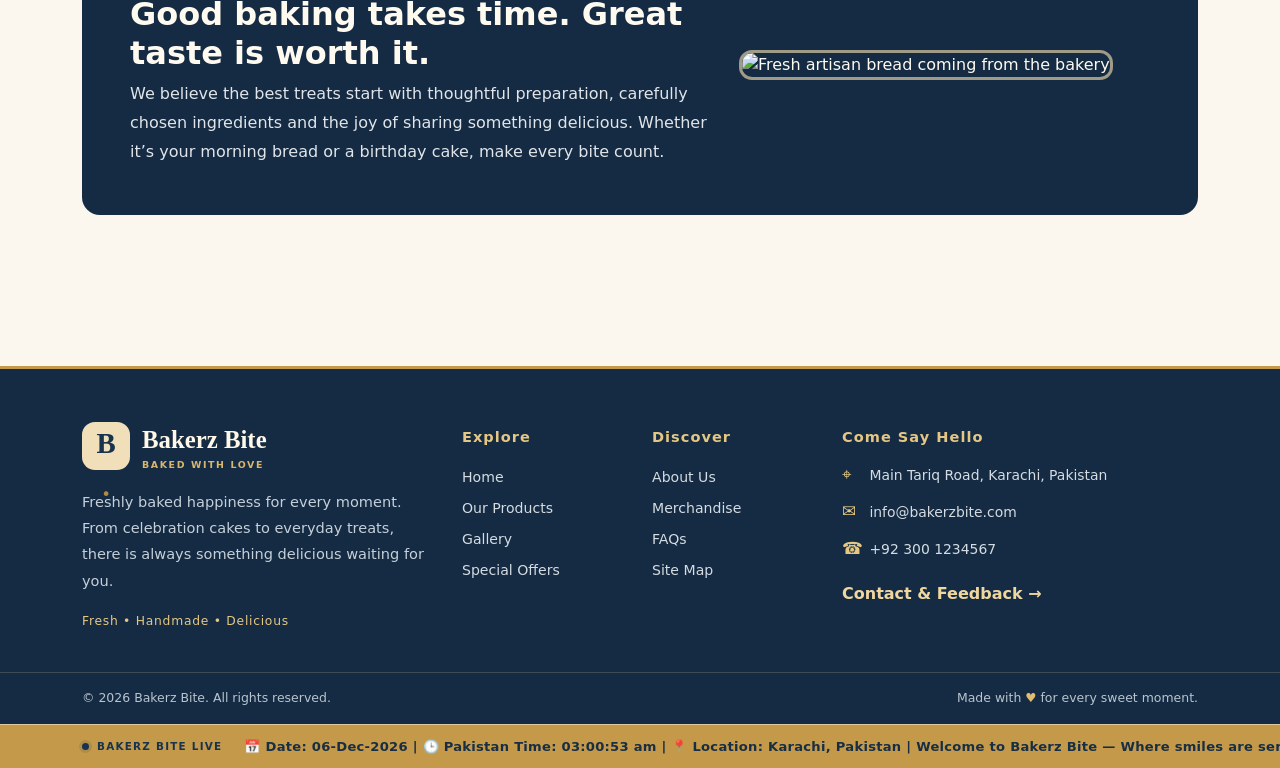
==== commit b7f33ab7: "Fix merchandise image URL" ====
--- a/index.html
+++ b/index.html
@@ -165,7 +165,7 @@
                 <p>Everyday essentials, made sweeter with our signature bakery style.</p>
             </div>
             <div class="row g-4">
-                <div class="col-12 col-sm-6 col-lg-4"><article class="bb-merch-card"><img src="https://images.unsplash.com/photo-1514228742587-6b1558f bandera?auto=format&fit=crop&w=800&q=80" alt="Ceramic coffee mug"><div class="bb-merch-info"><span class="bb-kicker">DAILY FAVOURITE</span><h3>Signature Coffee Mug</h3><p>A cosy ceramic mug for your coffee, tea and bakery breaks.</p><strong>Rs. 850</strong></div></article></div>
+                <div class="col-12 col-sm-6 col-lg-4"><article class="bb-merch-card"><img src="https://images.unsplash.com/photo-1514228742587-6b1558f?auto=format&fit=crop&w=800&q=80" alt="Ceramic coffee mug"><div class="bb-merch-info"><span class="bb-kicker">DAILY FAVOURITE</span><h3>Signature Coffee Mug</h3><p>A cosy ceramic mug for your coffee, tea and bakery breaks.</p><strong>Rs. 850</strong></div></article></div>
                 <div class="col-12 col-sm-6 col-lg-4"><article class="bb-merch-card"><img src="https://images.unsplash.com/photo-1597481499750-3e6b22637e12?auto=format&fit=crop&w=800&q=80" alt="Reusable canvas tote bag"><div class="bb-merch-info"><span class="bb-kicker">CARRY THE JOY</span><h3>Bakery Tote Bag</h3><p>A reusable everyday bag for treats, gifts and little essentials.</p><strong>Rs. 1,200</strong></div></article></div>
                 <div class="col-12 col-sm-6 col-lg-4"><article class="bb-merch-card"><img src="https://images.unsplash.com/photo-1603199506016-b9a594b593c0?auto=format&fit=crop&w=800&q=80" alt="Baking apron"><div class="bb-merch-info"><span class="bb-kicker">BAKER'S PICK</span><h3>Classic Baker Apron</h3><p>A comfortable kitchen companion for your own baking moments.</p><strong>Rs. 1,650</strong></div></article></div>
                 <div class="col-12 col-sm-6 col-lg-4"><article class="bb-merch-card"><img src="https://images.unsplash.com/photo-1577937927133-66ef06acdf18?auto=format&fit=crop&w=800&q=80" alt="Reusable drink tumbler"><div class="bb-merch-info"><span class="bb-kicker">ON THE GO</span><h3>Golden Sip Tumbler</h3><p>Keep your favourite drink close wherever the day takes you.</p><strong>Rs. 1,450</strong></div></article></div>
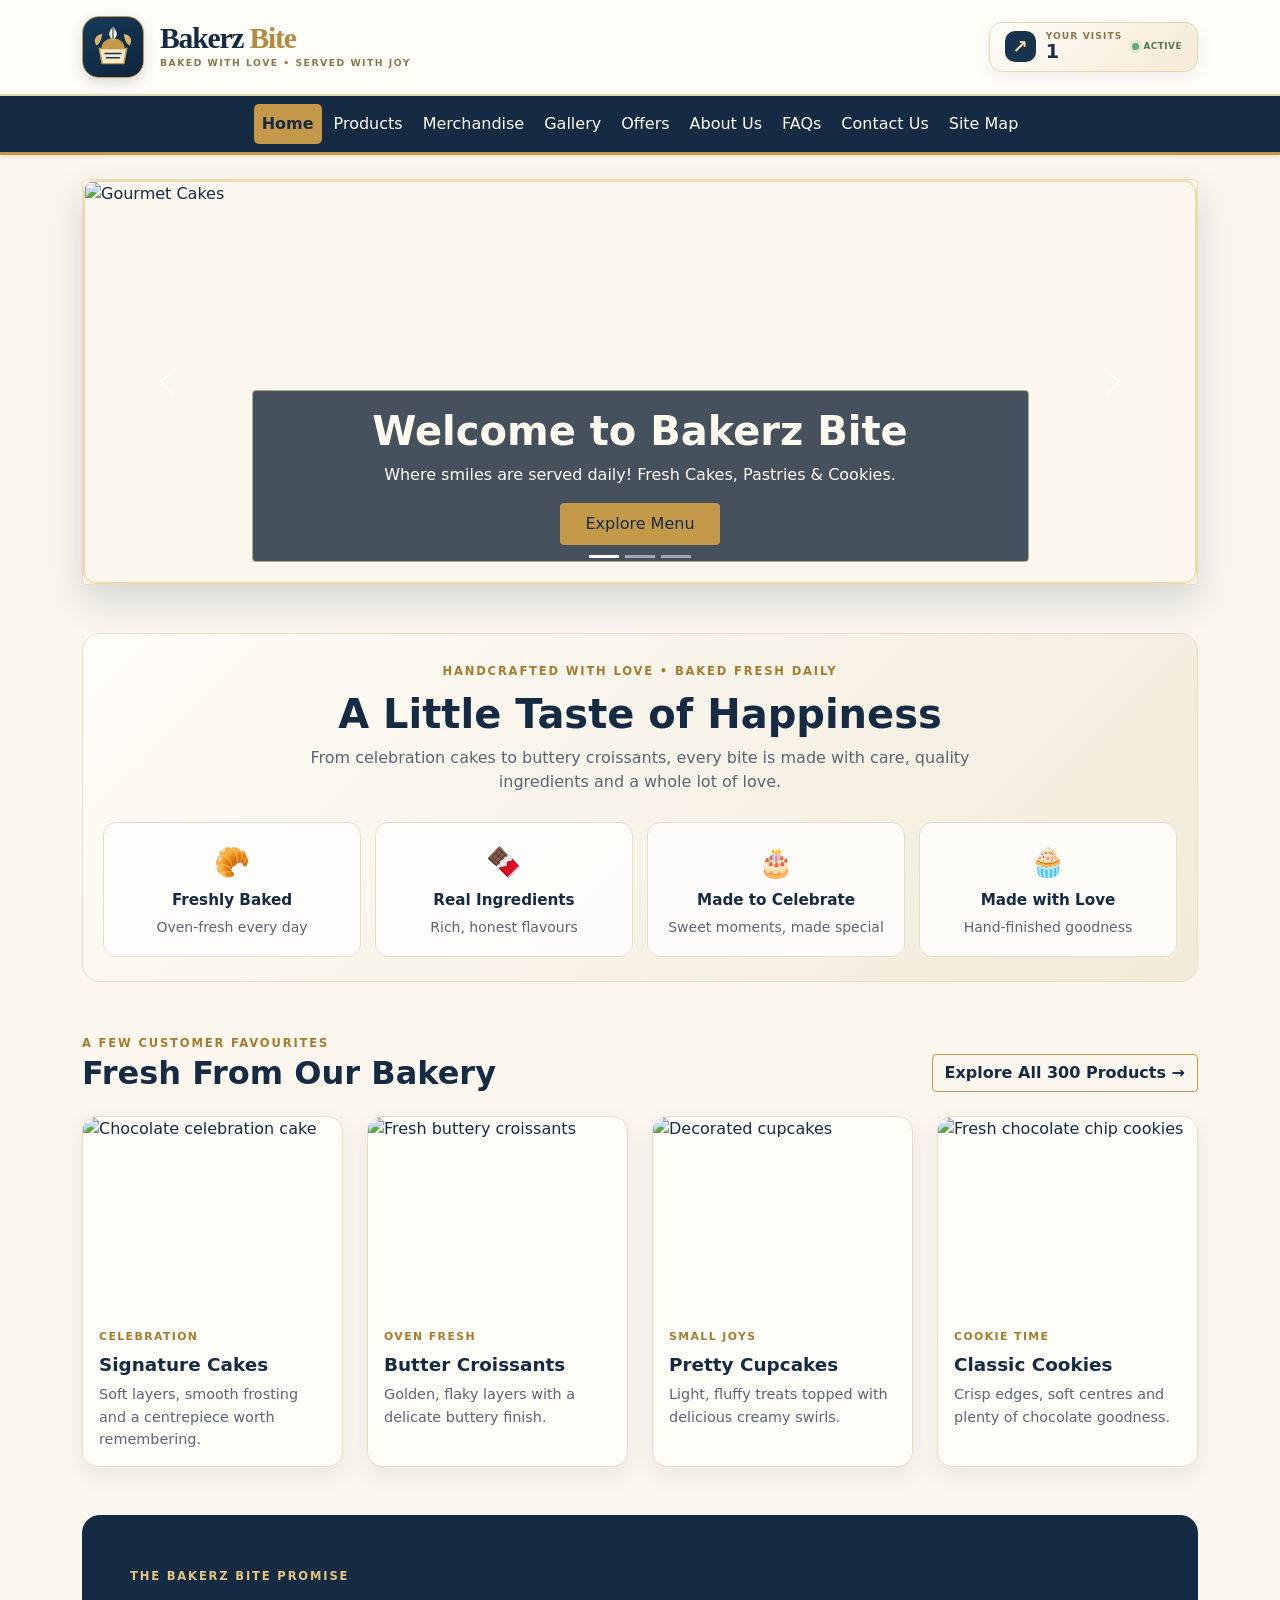
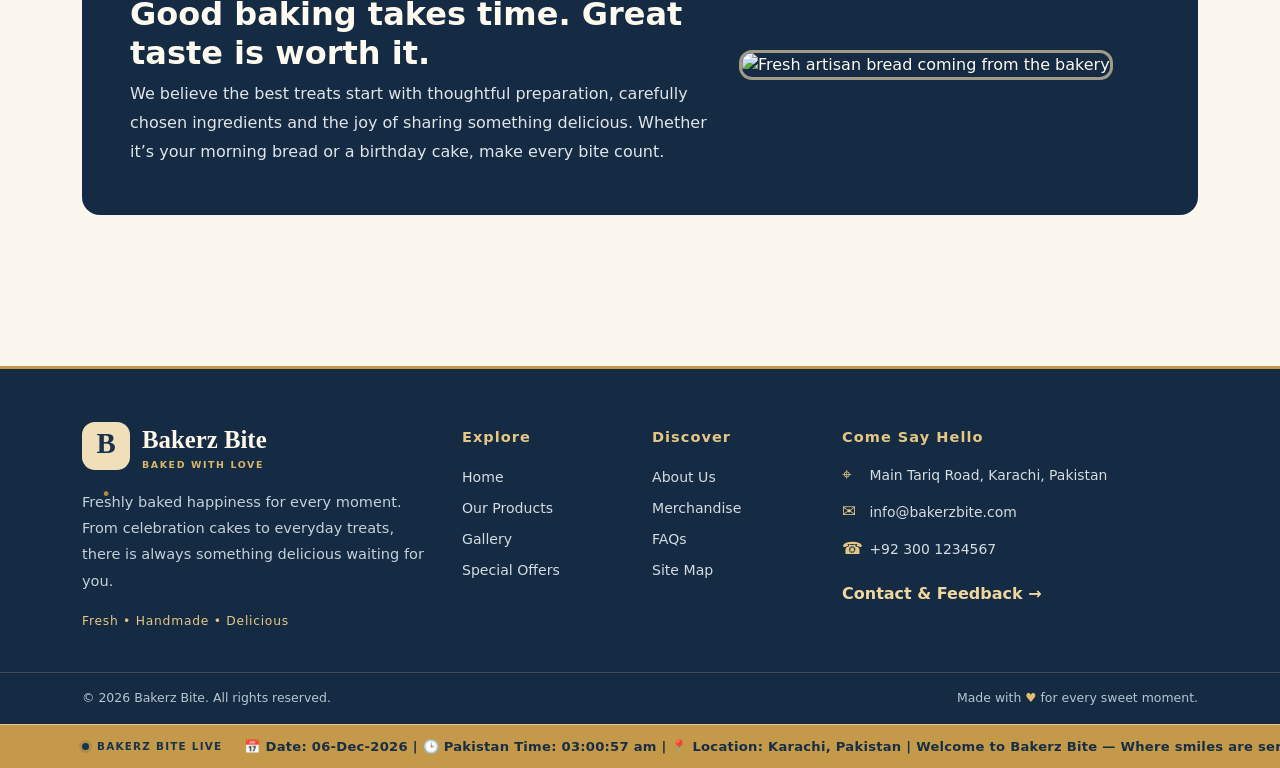
==== commit f8f5f0a8: "Replace merchandise photos with bakery images" ====
--- a/index.html
+++ b/index.html
@@ -165,12 +165,12 @@
                 <p>Everyday essentials, made sweeter with our signature bakery style.</p>
             </div>
             <div class="row g-4">
-                <div class="col-12 col-sm-6 col-lg-4"><article class="bb-merch-card"><img src="https://images.unsplash.com/photo-1514228742587-6b1558f?auto=format&fit=crop&w=800&q=80" alt="Ceramic coffee mug"><div class="bb-merch-info"><span class="bb-kicker">DAILY FAVOURITE</span><h3>Signature Coffee Mug</h3><p>A cosy ceramic mug for your coffee, tea and bakery breaks.</p><strong>Rs. 850</strong></div></article></div>
-                <div class="col-12 col-sm-6 col-lg-4"><article class="bb-merch-card"><img src="https://images.unsplash.com/photo-1597481499750-3e6b22637e12?auto=format&fit=crop&w=800&q=80" alt="Reusable canvas tote bag"><div class="bb-merch-info"><span class="bb-kicker">CARRY THE JOY</span><h3>Bakery Tote Bag</h3><p>A reusable everyday bag for treats, gifts and little essentials.</p><strong>Rs. 1,200</strong></div></article></div>
-                <div class="col-12 col-sm-6 col-lg-4"><article class="bb-merch-card"><img src="https://images.unsplash.com/photo-1603199506016-b9a594b593c0?auto=format&fit=crop&w=800&q=80" alt="Baking apron"><div class="bb-merch-info"><span class="bb-kicker">BAKER'S PICK</span><h3>Classic Baker Apron</h3><p>A comfortable kitchen companion for your own baking moments.</p><strong>Rs. 1,650</strong></div></article></div>
-                <div class="col-12 col-sm-6 col-lg-4"><article class="bb-merch-card"><img src="https://images.unsplash.com/photo-1577937927133-66ef06acdf18?auto=format&fit=crop&w=800&q=80" alt="Reusable drink tumbler"><div class="bb-merch-info"><span class="bb-kicker">ON THE GO</span><h3>Golden Sip Tumbler</h3><p>Keep your favourite drink close wherever the day takes you.</p><strong>Rs. 1,450</strong></div></article></div>
-                <div class="col-12 col-sm-6 col-lg-4"><article class="bb-merch-card"><img src="https://images.unsplash.com/photo-1606313564200-e75d5e30476c?auto=format&fit=crop&w=800&q=80" alt="Chocolate gift box"><div class="bb-merch-info"><span class="bb-kicker">GIFT WITH LOVE</span><h3>Sweet Treat Gift Box</h3><p>A keepsake-style box for sharing something delicious.</p><strong>Rs. 950</strong></div></article></div>
-                <div class="col-12 col-sm-6 col-lg-4"><article class="bb-merch-card"><img src="https://images.unsplash.com/photo-1493106641515-6b5631de4bb9?auto=format&fit=crop&w=800&q=80" alt="Serving tray"><div class="bb-merch-info"><span class="bb-kicker">AT YOUR TABLE</span><h3>Golden Serving Tray</h3><p>Serve your favourite cakes and cookies with a little elegance.</p><strong>Rs. 2,100</strong></div></article></div>
+                <div class="col-12 col-sm-6 col-lg-4"><article class="bb-merch-card"><img src="https://images.unsplash.com/photo-1578985545062-69928b1d9587?auto=format&fit=crop&w=800&q=85" alt="Chocolate celebration cake" loading="lazy"><div class="bb-merch-info"><span class="bb-kicker">DAILY FAVOURITE</span><h3>Signature Coffee Mug</h3><p>A cosy ceramic mug for your coffee, tea and bakery breaks.</p><strong>Rs. 850</strong></div></article></div>
+                <div class="col-12 col-sm-6 col-lg-4"><article class="bb-merch-card"><img src="https://images.unsplash.com/photo-1555507036-ab1f4038808a?auto=format&fit=crop&w=800&q=85" alt="Freshly baked croissants" loading="lazy"><div class="bb-merch-info"><span class="bb-kicker">CARRY THE JOY</span><h3>Bakery Tote Bag</h3><p>A reusable everyday bag for treats, gifts and little essentials.</p><strong>Rs. 1,200</strong></div></article></div>
+                <div class="col-12 col-sm-6 col-lg-4"><article class="bb-merch-card"><img src="https://images.unsplash.com/photo-1486427944299-d1955d23e34d?auto=format&fit=crop&w=800&q=85" alt="Decorated bakery cupcakes" loading="lazy"><div class="bb-merch-info"><span class="bb-kicker">BAKER'S PICK</span><h3>Classic Baker Apron</h3><p>A comfortable kitchen companion for your own baking moments.</p><strong>Rs. 1,650</strong></div></article></div>
+                <div class="col-12 col-sm-6 col-lg-4"><article class="bb-merch-card"><img src="https://images.unsplash.com/photo-1499636136210-6f4ee915583e?auto=format&fit=crop&w=800&q=85" alt="Chocolate chip cookies" loading="lazy"><div class="bb-merch-info"><span class="bb-kicker">ON THE GO</span><h3>Golden Sip Tumbler</h3><p>Keep your favourite drink close wherever the day takes you.</p><strong>Rs. 1,450</strong></div></article></div>
+                <div class="col-12 col-sm-6 col-lg-4"><article class="bb-merch-card"><img src="https://images.unsplash.com/photo-1509440159596-0249088772ff?auto=format&fit=crop&w=800&q=85" alt="Fresh artisan bread" loading="lazy"><div class="bb-merch-info"><span class="bb-kicker">GIFT WITH LOVE</span><h3>Sweet Treat Gift Box</h3><p>A keepsake-style box for sharing something delicious.</p><strong>Rs. 950</strong></div></article></div>
+                <div class="col-12 col-sm-6 col-lg-4"><article class="bb-merch-card"><img src="https://images.unsplash.com/photo-1606313564200-e75d5e30476c?auto=format&fit=crop&w=800&q=85" alt="Chocolate brownies and bakery treats" loading="lazy"><div class="bb-merch-info"><span class="bb-kicker">AT YOUR TABLE</span><h3>Golden Serving Tray</h3><p>Serve your favourite cakes and cookies with a little elegance.</p><strong>Rs. 2,100</strong></div></article></div>
             </div>
             <div class="bb-collection-note mt-5"><div><span class="bb-kicker">A SWEET LITTLE EXTRA</span><h3>Make every moment a Bakerz Bite moment.</h3><p class="mb-0">Ask our team about merchandise availability and gift packing.</p></div><button class="btn bb-gold-btn" data-target="contact">Enquire Now</button></div>
         </section>
--- a/style.css
+++ b/style.css
@@ -570,3 +570,58 @@
  .ticker-label { font-size:.56rem; }
  .ticker-text { font-size:.72rem; }
 }
+
+
+/* Banda 2: styling for existing Merchandise, Gallery and Offers sections */
+.bb-section-heading { padding: 24px 12px 10px; }
+.bb-section-heading h2 { color: #17334e; font-family: Georgia,serif; font-size: clamp(1.8rem,4vw,2.6rem); }
+.bb-section-heading p { color: #687684 !important; max-width: 650px; margin: 0 auto; }
+.bb-kicker { color:#ad853e; font-size:.68rem; font-weight:900; letter-spacing:.16em; }
+.bb-merch-card { height:100%; overflow:hidden; background:#fffdf8; border:1px solid #e8dcc5; border-radius:17px; box-shadow:0 9px 25px rgba(18,43,66,.09); transition:transform .25s,box-shadow .25s; }
+.bb-merch-card:hover { transform:translateY(-6px); box-shadow:0 16px 32px rgba(18,43,66,.15); }
+.bb-merch-card img { width:100%; height:225px; object-fit:cover; display:block; }
+.bb-merch-info { padding:22px; }
+.bb-merch-info h3 { color:#17334e; font-family:Georgia,serif; font-size:1.28rem; margin:8px 0; }
+.bb-merch-info p { color:#687684 !important; min-height:48px; line-height:1.6; }
+.bb-merch-info strong { color:#a77b2f; font-size:1.05rem; }
+.bb-collection-note { display:flex; align-items:center; justify-content:space-between; gap:22px; padding:28px 32px; border-radius:16px; background:#17334e; color:#fffaf0; }
+.bb-collection-note h3 { font-family:Georgia,serif; color:#fffaf0; margin:7px 0; }
+.bb-collection-note p { color:#d6dfe6 !important; }
+.bb-gold-btn { background:#c49a4a; color:#172e45; border:1px solid #c49a4a; font-weight:800; padding:10px 19px; }
+.bb-gold-btn:hover { background:#e0bd78; color:#172e45; border-color:#e0bd78; }
+.bb-gallery-grid { display:grid; grid-template-columns:repeat(3,minmax(0,1fr)); grid-auto-rows:230px; gap:17px; }
+.bb-gallery-item { position:relative; overflow:hidden; margin:0; border-radius:15px; background:#17334e; box-shadow:0 8px 22px rgba(18,43,66,.12); }
+.bb-gallery-item.bb-gallery-tall { grid-row:span 2; }
+.bb-gallery-item img { width:100%; height:100%; object-fit:cover; display:block; transition:transform .45s; }
+.bb-gallery-item:hover img { transform:scale(1.06); }
+.bb-gallery-item:after { content:""; position:absolute; inset:35% 0 0; background:linear-gradient(transparent,rgba(9,28,46,.88)); }
+.bb-gallery-item figcaption { position:absolute; z-index:1; left:20px; right:16px; bottom:17px; display:flex; flex-direction:column; gap:3px; color:#fff; }
+.bb-gallery-item figcaption strong { font-family:Georgia,serif; font-size:1.2rem; }
+.bb-gallery-item figcaption span { color:#f1dfb9; font-size:.82rem; }
+.bb-gallery-footnote { color:#687684; }
+.bb-offer-card { min-height:245px; display:flex; align-items:center; justify-content:space-between; gap:15px; padding:30px; border-radius:17px; overflow:hidden; color:#fffaf0; background:linear-gradient(135deg,#173b5a,#10283f); border:1px solid rgba(196,154,74,.65); box-shadow:0 10px 26px rgba(18,43,66,.12); }
+.bb-offer-featured { background:linear-gradient(120deg,#10283f,#1c4564); }
+.bb-offer-copy { max-width:390px; position:relative; z-index:1; }
+.bb-offer-tag { color:#e5c47e; font-size:.65rem; font-weight:900; letter-spacing:.13em; }
+.bb-offer-copy h3 { color:#fffaf0; font-family:Georgia,serif; font-size:1.65rem; margin:10px 0; }
+.bb-offer-copy p { color:#d7e0e7 !important; line-height:1.65; }
+.bb-offer-number { flex:0 0 auto; color:#e5c47e; font-family:Georgia,serif; font-size:5.2rem; font-weight:800; line-height:.8; text-align:center; }
+.bb-offer-number small { display:block; font-family:Arial,sans-serif; font-size:.8rem; letter-spacing:.12em; margin-top:12px; }
+.bb-offer-icon { flex:0 0 auto; font-size:4.7rem; filter:drop-shadow(0 8px 12px rgba(0,0,0,.2)); }
+.bb-outline-light { border:1px solid #e5c47e; color:#f7e8c5; font-weight:700; }
+.bb-outline-light:hover { background:#e5c47e; color:#17334e; }
+.bb-offer-disclaimer { color:#687684 !important; font-size:.82rem; }
+@media(max-width:767.98px) {
+ .bb-gallery-grid { grid-template-columns:repeat(2,minmax(0,1fr)); grid-auto-rows:190px; gap:12px; }
+ .bb-gallery-item.bb-gallery-tall { grid-row:span 1; }
+ .bb-collection-note { align-items:flex-start; flex-direction:column; padding:23px; }
+ .bb-offer-card { min-height:220px; padding:22px; }
+ .bb-offer-number { font-size:4rem; }
+ .bb-offer-icon { font-size:3.5rem; }
+}
+@media(max-width:420px) {
+ .bb-gallery-grid { grid-template-columns:1fr; grid-auto-rows:230px; }
+ .bb-offer-card { align-items:flex-start; }
+ .bb-offer-number { font-size:3.2rem; }
+ .bb-offer-icon { font-size:2.8rem; }
+}
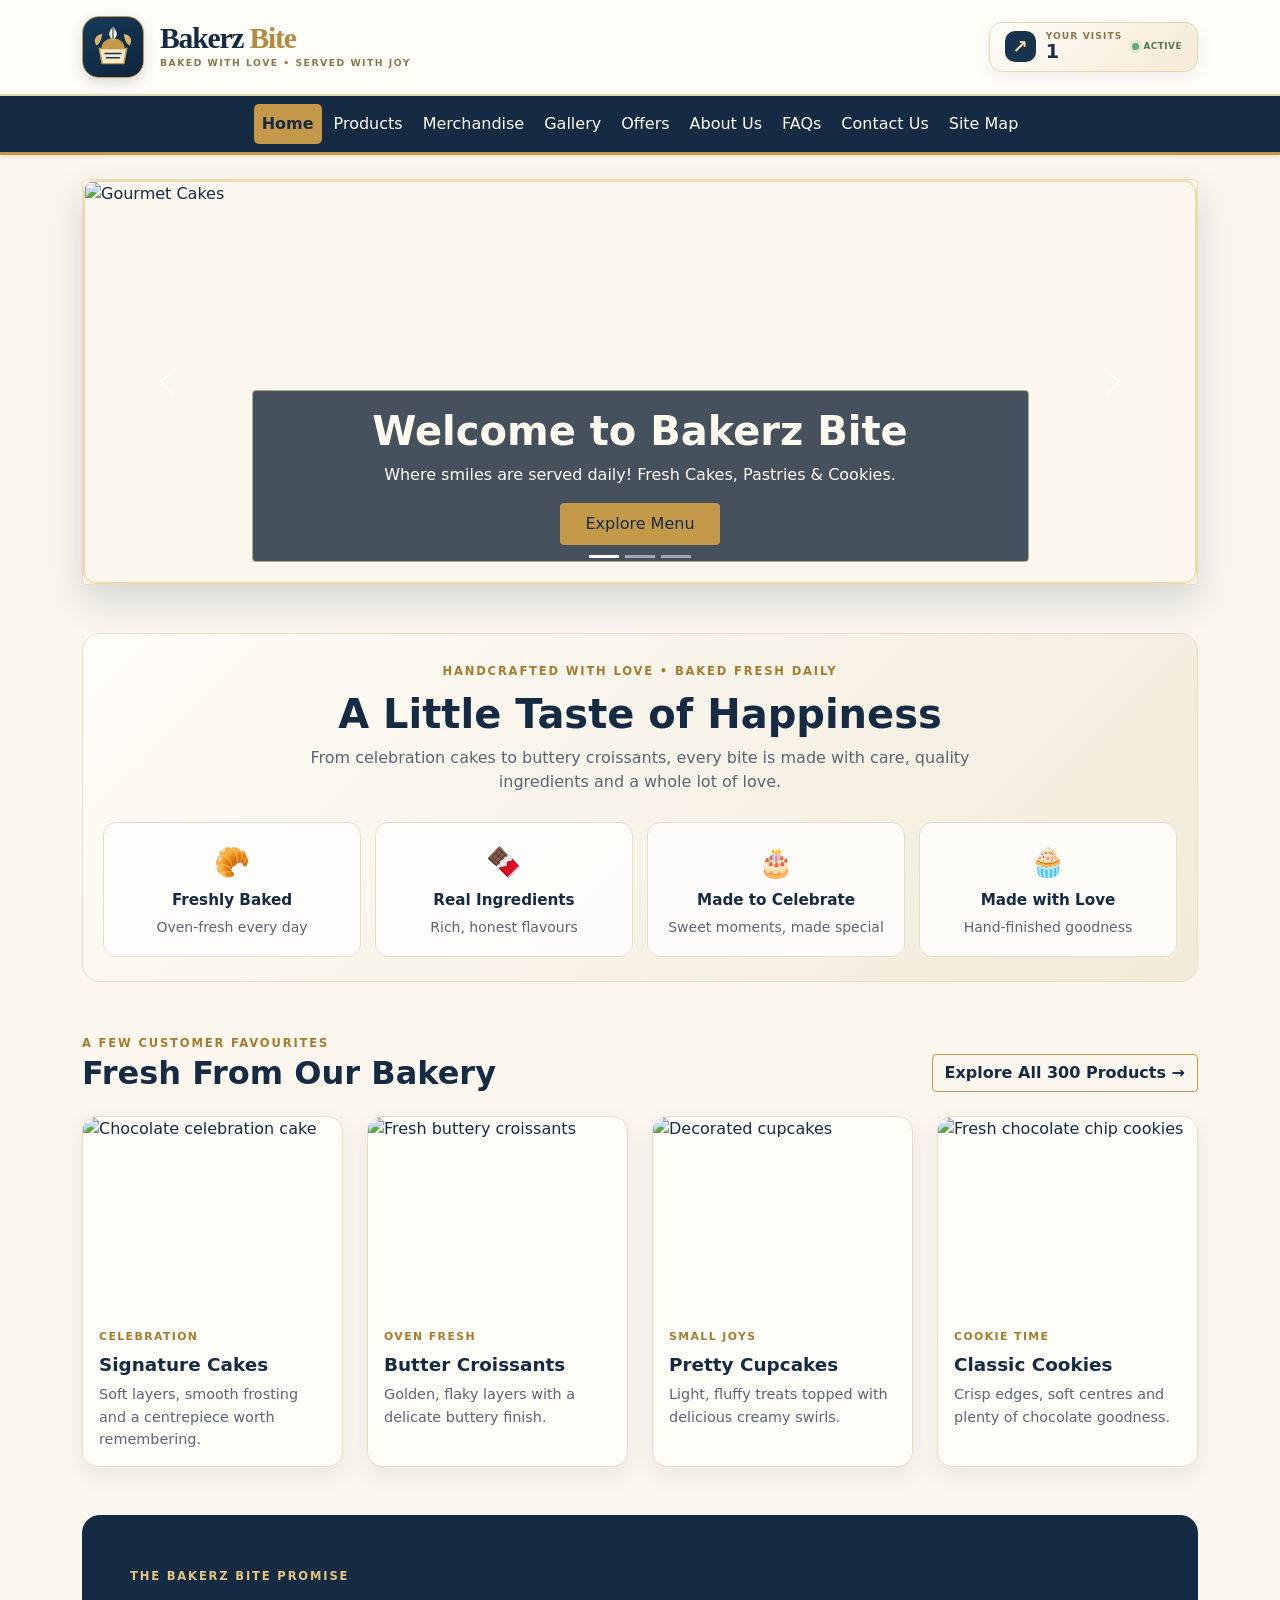
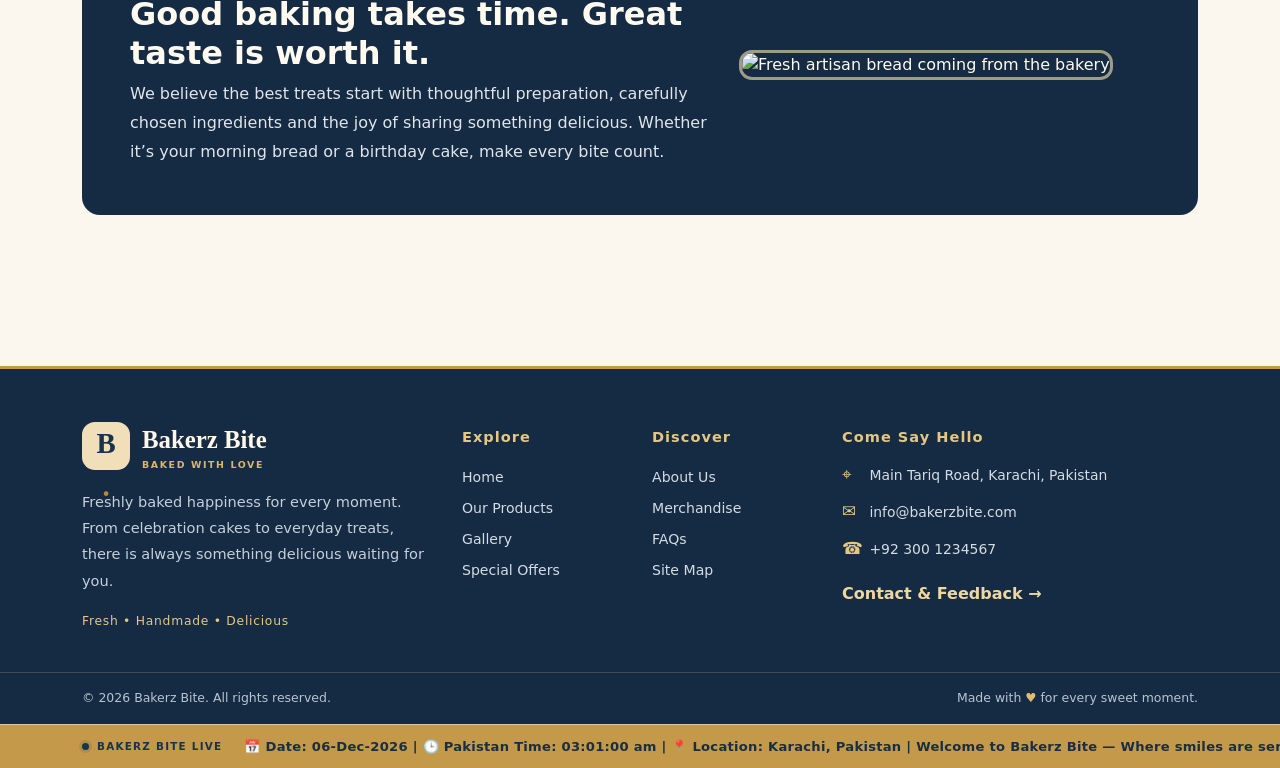
==== commit 29a53a10: "Match merchandise photos to product names" ====
--- a/index.html
+++ b/index.html
@@ -165,12 +165,12 @@
                 <p>Everyday essentials, made sweeter with our signature bakery style.</p>
             </div>
             <div class="row g-4">
-                <div class="col-12 col-sm-6 col-lg-4"><article class="bb-merch-card"><img src="https://images.unsplash.com/photo-1578985545062-69928b1d9587?auto=format&fit=crop&w=800&q=85" alt="Chocolate celebration cake" loading="lazy"><div class="bb-merch-info"><span class="bb-kicker">DAILY FAVOURITE</span><h3>Signature Coffee Mug</h3><p>A cosy ceramic mug for your coffee, tea and bakery breaks.</p><strong>Rs. 850</strong></div></article></div>
-                <div class="col-12 col-sm-6 col-lg-4"><article class="bb-merch-card"><img src="https://images.unsplash.com/photo-1555507036-ab1f4038808a?auto=format&fit=crop&w=800&q=85" alt="Freshly baked croissants" loading="lazy"><div class="bb-merch-info"><span class="bb-kicker">CARRY THE JOY</span><h3>Bakery Tote Bag</h3><p>A reusable everyday bag for treats, gifts and little essentials.</p><strong>Rs. 1,200</strong></div></article></div>
-                <div class="col-12 col-sm-6 col-lg-4"><article class="bb-merch-card"><img src="https://images.unsplash.com/photo-1486427944299-d1955d23e34d?auto=format&fit=crop&w=800&q=85" alt="Decorated bakery cupcakes" loading="lazy"><div class="bb-merch-info"><span class="bb-kicker">BAKER'S PICK</span><h3>Classic Baker Apron</h3><p>A comfortable kitchen companion for your own baking moments.</p><strong>Rs. 1,650</strong></div></article></div>
-                <div class="col-12 col-sm-6 col-lg-4"><article class="bb-merch-card"><img src="https://images.unsplash.com/photo-1499636136210-6f4ee915583e?auto=format&fit=crop&w=800&q=85" alt="Chocolate chip cookies" loading="lazy"><div class="bb-merch-info"><span class="bb-kicker">ON THE GO</span><h3>Golden Sip Tumbler</h3><p>Keep your favourite drink close wherever the day takes you.</p><strong>Rs. 1,450</strong></div></article></div>
-                <div class="col-12 col-sm-6 col-lg-4"><article class="bb-merch-card"><img src="https://images.unsplash.com/photo-1509440159596-0249088772ff?auto=format&fit=crop&w=800&q=85" alt="Fresh artisan bread" loading="lazy"><div class="bb-merch-info"><span class="bb-kicker">GIFT WITH LOVE</span><h3>Sweet Treat Gift Box</h3><p>A keepsake-style box for sharing something delicious.</p><strong>Rs. 950</strong></div></article></div>
-                <div class="col-12 col-sm-6 col-lg-4"><article class="bb-merch-card"><img src="https://images.unsplash.com/photo-1606313564200-e75d5e30476c?auto=format&fit=crop&w=800&q=85" alt="Chocolate brownies and bakery treats" loading="lazy"><div class="bb-merch-info"><span class="bb-kicker">AT YOUR TABLE</span><h3>Golden Serving Tray</h3><p>Serve your favourite cakes and cookies with a little elegance.</p><strong>Rs. 2,100</strong></div></article></div>
+                <div class="col-12 col-sm-6 col-lg-4"><article class="bb-merch-card"><img src="https://images.unsplash.com/photo-1524084848619-1161d3c8501a?auto=format&fit=crop&w=800&q=85" alt="White coffee mug beside bakery treats" loading="lazy"><div class="bb-merch-info"><span class="bb-kicker">DAILY FAVOURITE</span><h3>Signature Coffee Mug</h3><p>A cosy ceramic mug for your coffee, tea and bakery breaks.</p><strong>Rs. 850</strong></div></article></div>
+                <div class="col-12 col-sm-6 col-lg-4"><article class="bb-merch-card"><img src="https://images.unsplash.com/photo-1772890753143-24991d807710?auto=format&fit=crop&w=800&q=85" alt="Natural canvas tote bag" loading="lazy"><div class="bb-merch-info"><span class="bb-kicker">CARRY THE JOY</span><h3>Bakery Tote Bag</h3><p>A reusable everyday bag for treats, gifts and little essentials.</p><strong>Rs. 1,200</strong></div></article></div>
+                <div class="col-12 col-sm-6 col-lg-4"><article class="bb-merch-card"><img src="https://images.unsplash.com/photo-1769720205199-ac0d647e7fca?auto=format&fit=crop&w=800&q=85" alt="Baking apron with flour and dough preparation" loading="lazy"><div class="bb-merch-info"><span class="bb-kicker">BAKER'S PICK</span><h3>Classic Baker Apron</h3><p>A comfortable kitchen companion for your own baking moments.</p><strong>Rs. 1,650</strong></div></article></div>
+                <div class="col-12 col-sm-6 col-lg-4"><article class="bb-merch-card"><img src="https://images.unsplash.com/photo-1544003484-3cd181d17917?auto=format&fit=crop&w=800&q=85" alt="Stainless steel reusable drink bottle" loading="lazy"><div class="bb-merch-info"><span class="bb-kicker">ON THE GO</span><h3>Golden Sip Tumbler</h3><p>Keep your favourite drink close wherever the day takes you.</p><strong>Rs. 1,450</strong></div></article></div>
+                <div class="col-12 col-sm-6 col-lg-4"><article class="bb-merch-card"><img src="https://images.unsplash.com/photo-1772651392135-b891a5e4f8a3?auto=format&fit=crop&w=800&q=85" alt="Assorted gourmet cookies packed in a gift box" loading="lazy"><div class="bb-merch-info"><span class="bb-kicker">GIFT WITH LOVE</span><h3>Sweet Treat Gift Box</h3><p>A keepsake-style box for sharing something delicious.</p><strong>Rs. 950</strong></div></article></div>
+                <div class="col-12 col-sm-6 col-lg-4"><article class="bb-merch-card"><img src="https://images.unsplash.com/photo-1524084848619-1161d3c8501a?auto=format&fit=crop&w=800&q=85" alt="Coffee mug presented on a wooden serving tray" loading="lazy"><div class="bb-merch-info"><span class="bb-kicker">AT YOUR TABLE</span><h3>Golden Serving Tray</h3><p>Serve your favourite cakes and cookies with a little elegance.</p><strong>Rs. 2,100</strong></div></article></div>
             </div>
             <div class="bb-collection-note mt-5"><div><span class="bb-kicker">A SWEET LITTLE EXTRA</span><h3>Make every moment a Bakerz Bite moment.</h3><p class="mb-0">Ask our team about merchandise availability and gift packing.</p></div><button class="btn bb-gold-btn" data-target="contact">Enquire Now</button></div>
         </section>
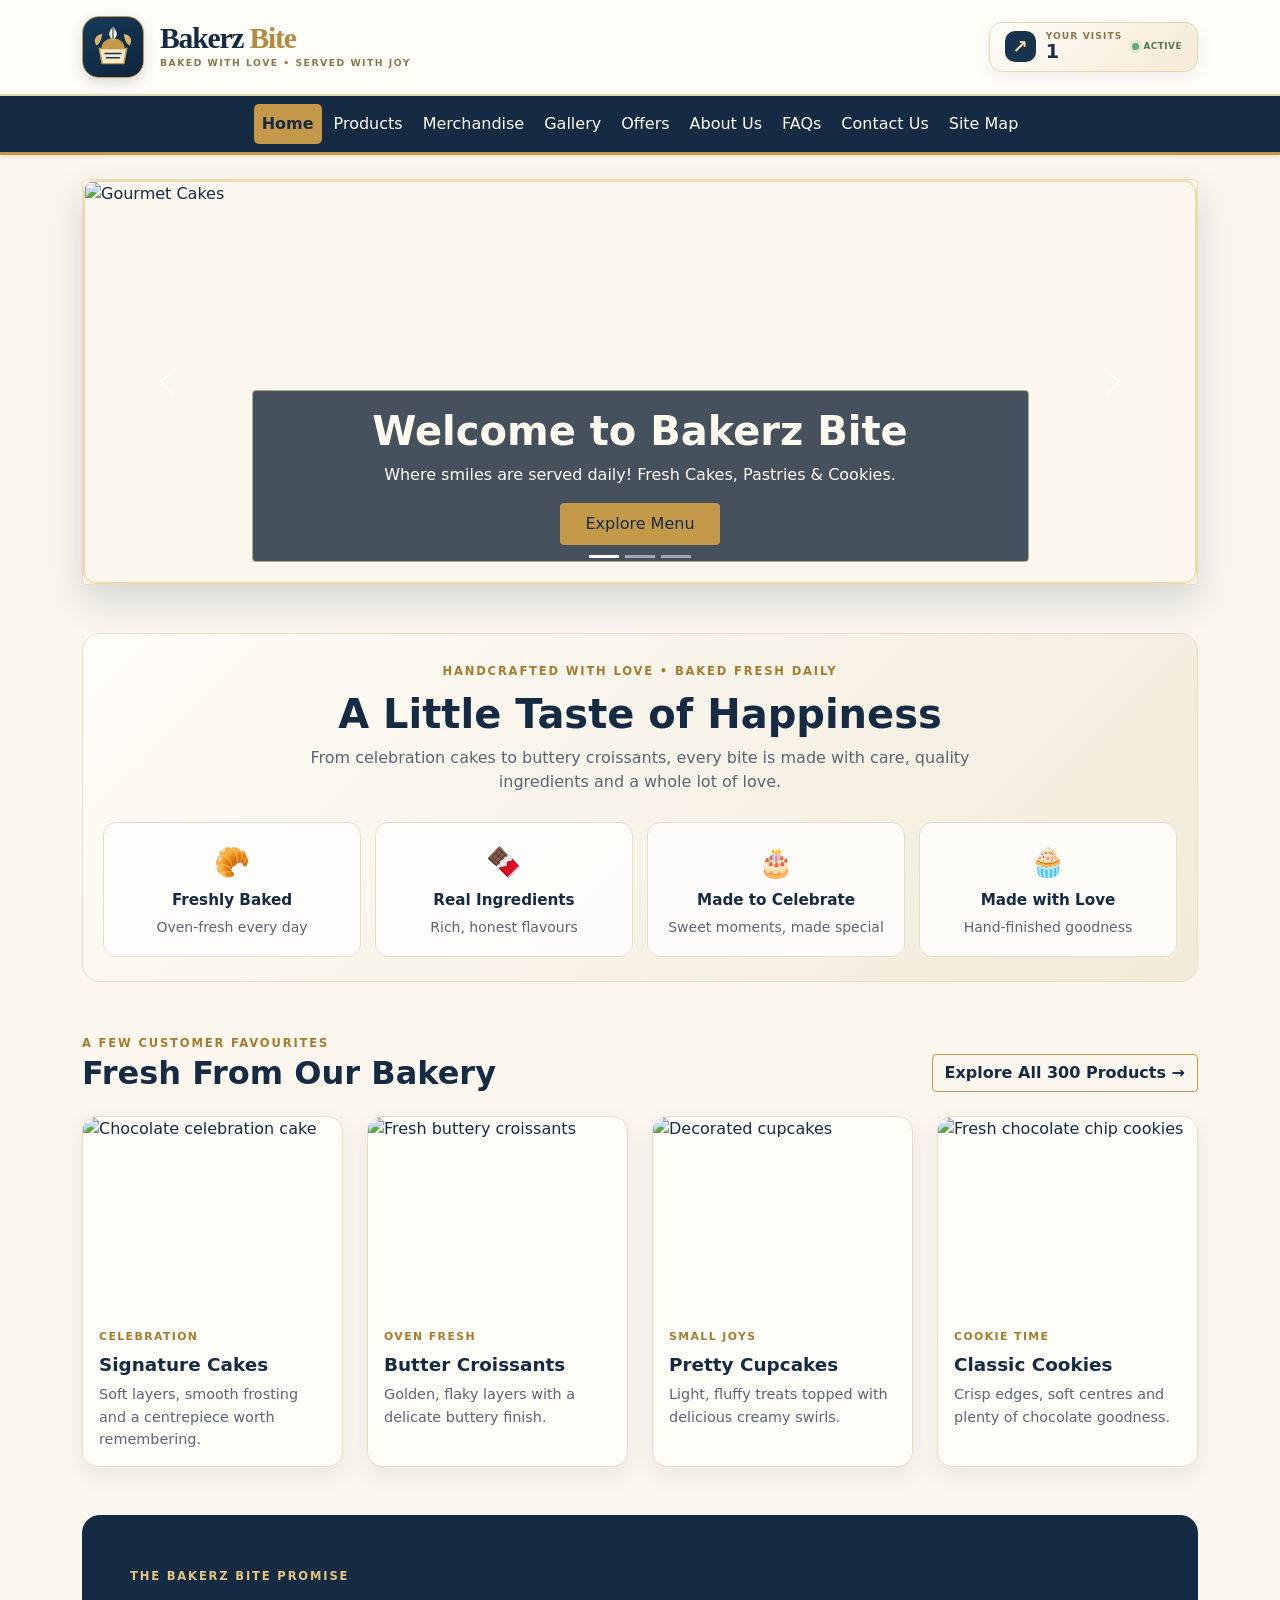
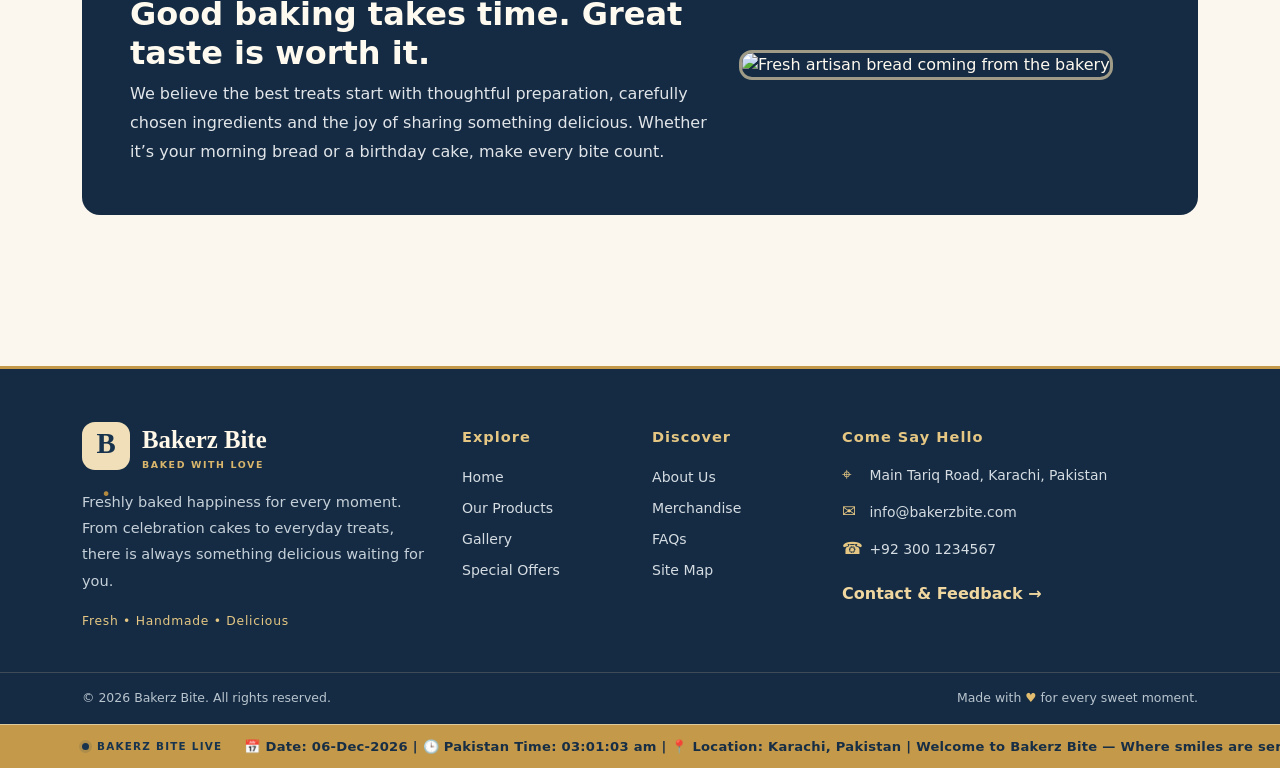
==== commit 5a5678f2: "Add full navigation content to existing site map section" ====
--- a/index.html
+++ b/index.html
@@ -270,9 +270,23 @@
         </section>
 
         <!-- 9. SITE MAP SECTION (Bandah 2 Placeholder) -->
-        <section id="sitemap" class="page-section d-none">
-            <h2 class="text-center fw-bold mb-4">Site Map</h2>
-            <p class="text-center text-muted">Site Map links will be added here by Bandah 2.</p>
+        <section id="sitemap" class="page-section d-none">
+            <div class="bb-section-heading text-center mb-5">
+                <span class="bb-kicker">FIND YOUR WAY AROUND</span>
+                <h2 class="fw-bold mb-2">Bakerz Bite Site Map</h2>
+                <p>Everything delicious, just one click away. Explore our bakery and discover your next favourite treat.</p>
+            </div>
+            <div class="bb-sitemap-grid">
+                <a href="#" class="bb-sitemap-card" data-target="home"><span class="bb-sitemap-icon">⌂</span><span><strong>Home</strong><small>Welcome to Bakerz Bite</small></span><b>→</b></a>
+                <a href="#" class="bb-sitemap-card" data-target="products"><span class="bb-sitemap-icon">🍰</span><span><strong>Our Products</strong><small>Cakes, cookies and bakery favourites</small></span><b>→</b></a>
+                <a href="#" class="bb-sitemap-card" data-target="merchandise"><span class="bb-sitemap-icon">🎁</span><span><strong>Merchandise</strong><small>Branded goodies and gift items</small></span><b>→</b></a>
+                <a href="#" class="bb-sitemap-card" data-target="gallery"><span class="bb-sitemap-icon">📸</span><span><strong>Gallery</strong><small>A look inside our sweet world</small></span><b>→</b></a>
+                <a href="#" class="bb-sitemap-card" data-target="offers"><span class="bb-sitemap-icon">✨</span><span><strong>Special Offers</strong><small>Deals, bundles and sweet surprises</small></span><b>→</b></a>
+                <a href="#" class="bb-sitemap-card" data-target="about"><span class="bb-sitemap-icon">♡</span><span><strong>About Us</strong><small>Our story and love for baking</small></span><b>→</b></a>
+                <a href="#" class="bb-sitemap-card" data-target="faqs"><span class="bb-sitemap-icon">?</span><span><strong>FAQs</strong><small>Helpful answers to common questions</small></span><b>→</b></a>
+                <a href="#" class="bb-sitemap-card" data-target="contact"><span class="bb-sitemap-icon">✉</span><span><strong>Contact Us</strong><small>Questions, orders and enquiries</small></span><b>→</b></a>
+            </div>
+            <div class="bb-sitemap-note mt-5"><strong>Need a little help?</strong><p class="mb-3">Our team will be happy to guide you to the right place.</p><button class="btn bb-sitemap-button" data-target="contact">Get in Touch</button></div>
         </section>
 
     </main>
--- a/style.css
+++ b/style.css
@@ -625,3 +625,85 @@
  .bb-offer-number { font-size:3.2rem; }
  .bb-offer-icon { font-size:2.8rem; }
 }
+
+
+/* Merchandise page: refined navy & champagne boutique look */
+#merchandise {
+  position:relative;
+  isolation:isolate;
+  padding:34px clamp(14px,3vw,34px) 42px !important;
+  border-radius:24px;
+  background:
+    radial-gradient(ellipse at 8% 0%,rgba(213,184,125,.20),transparent 34%),
+    linear-gradient(145deg,#fffdf8 0%,#f5efe3 52%,#fffaf1 100%);
+  border:1px solid #e6d7b8;
+  box-shadow:0 18px 45px rgba(15,39,60,.08);
+}
+#merchandise .bb-section-heading { padding:22px 12px 30px; }
+#merchandise .bb-section-heading:after {
+  content:""; display:block; width:76px; height:3px; margin:20px auto 0;
+  border-radius:4px; background:linear-gradient(90deg,#9b7538,#e8d19d,#9b7538);
+}
+#merchandise .bb-section-heading h2 {
+  color:#102b45 !important; font-size:clamp(2rem,4.2vw,3.15rem);
+  letter-spacing:-.035em; text-shadow:0 2px 0 rgba(255,255,255,.8);
+}
+#merchandise .bb-section-heading p { color:#6e685e !important; font-size:.98rem; }
+#merchandise .bb-kicker { color:#a17a37 !important; letter-spacing:.2em; }
+#merchandise .bb-merch-card {
+  position:relative; display:flex; flex-direction:column;
+  background:#fffefa !important; border:1px solid #e7dcc7 !important;
+  border-radius:20px !important; overflow:hidden;
+  box-shadow:0 8px 20px rgba(16,43,69,.07) !important;
+  transition:transform .28s ease,box-shadow .28s ease,border-color .28s ease;
+}
+#merchandise .bb-merch-card:hover {
+  transform:translateY(-8px);
+  border-color:#c7a765 !important;
+  box-shadow:0 20px 38px rgba(16,43,69,.15) !important;
+}
+#merchandise .bb-merch-card img {
+  height:245px; width:100%; object-fit:cover; display:block;
+  background:#eee5d5; border-bottom:3px solid #c6a15c;
+  transition:transform .5s ease;
+}
+#merchandise .bb-merch-card:hover img { transform:scale(1.035); }
+#merchandise .bb-merch-info { padding:23px 23px 25px; display:flex; flex:1; flex-direction:column; }
+#merchandise .bb-merch-info .bb-kicker { font-size:.61rem; }
+#merchandise .bb-merch-info h3 {
+  color:#142f49 !important; font-family:Georgia,serif;
+  font-size:1.35rem; line-height:1.25; margin:10px 0 9px;
+}
+#merchandise .bb-merch-info p {
+  color:#716d65 !important; font-size:.91rem; line-height:1.65;
+  min-height:58px; margin-bottom:16px;
+}
+#merchandise .bb-merch-info strong {
+  display:inline-flex; align-self:flex-start; margin-top:auto;
+  padding:7px 13px; border-radius:30px;
+  background:#f5eddd; border:1px solid #e7d7b4;
+  color:#896528 !important; font-size:.96rem; letter-spacing:.02em;
+}
+#merchandise .bb-collection-note {
+  position:relative; overflow:hidden; padding:30px 34px;
+  border:1px solid #c7a765;
+  background:linear-gradient(115deg,#102b45 0%,#183c59 65%,#244b65 100%);
+  box-shadow:0 14px 30px rgba(16,43,69,.16);
+}
+#merchandise .bb-collection-note:after {
+  content:"B"; position:absolute; right:24%; top:-48px;
+  color:rgba(231,207,157,.08); font-family:Georgia,serif;
+  font-size:190px; line-height:1; pointer-events:none;
+}
+#merchandise .bb-collection-note h3 { font-size:1.65rem; }
+#merchandise .bb-collection-note .bb-kicker { color:#e7ca8b !important; }
+#merchandise .bb-collection-note .bb-gold-btn {
+  position:relative; z-index:1; border-radius:30px;
+  padding:12px 24px; box-shadow:0 5px 14px rgba(0,0,0,.14);
+}
+@media(max-width:767.98px) {
+  #merchandise { padding:22px 12px 28px !important; border-radius:17px; }
+  #merchandise .bb-merch-card img { height:205px; }
+  #merchandise .bb-merch-info { padding:18px; }
+  #merchandise .bb-collection-note { padding:24px 20px; }
+}
